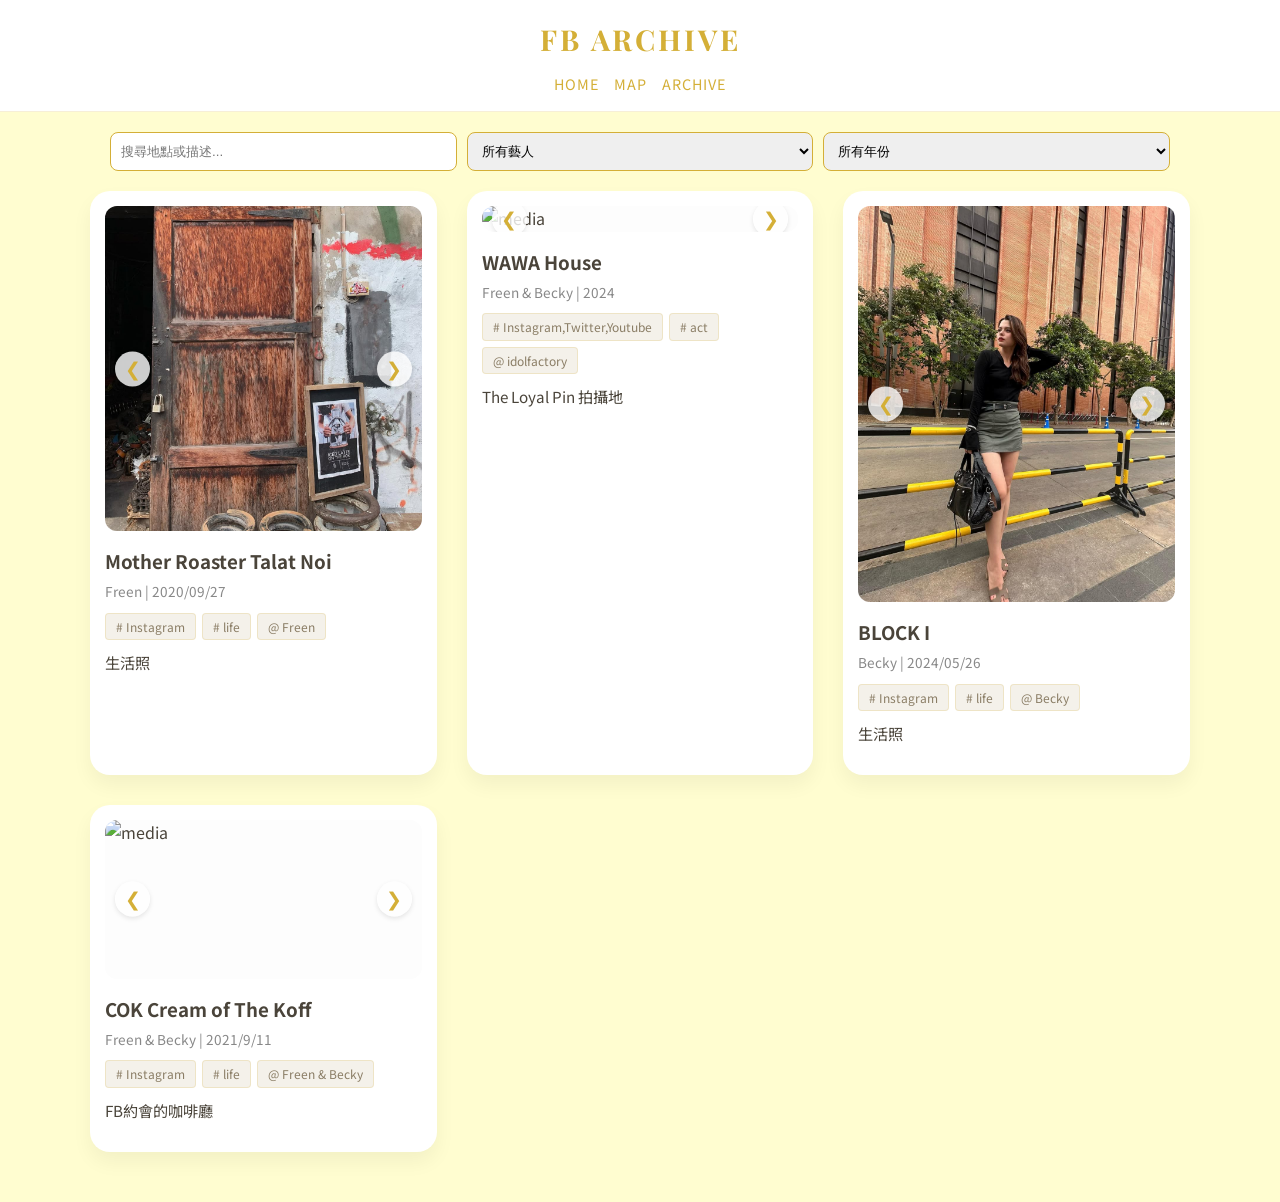
==== archive.html @ 839c793c "試一些地點上去" ====
<!DOCTYPE html>
<html lang="zh-Hant">
<head>
    <meta charset="UTF-8">
    <meta name="viewport" content="width=device-width, initial-scale=1.0">
    <title>Archive | FB ARCHIVE</title>
    <link rel="stylesheet" href="style.css">
    <style>
        /* 確保影片在輪播中大小一致 */
        .carousel-item video, .carousel-item img {
            width: 100%;
            height: 100%;
            object-fit: cover;
            display: block;
        }
        /* 影片播放按鈕樣式 (選填) */
        .carousel-item video::-webkit-media-controls-panel {
            background-color: rgba(0,0,0,0.5);
        }
    </style>
</head>
<body>
    <nav>
        <div class="nav-container">
            <a href="index.html" class="logo">FB ARCHIVE</a>
            <div class="links">
                <a href="index.html">HOME</a>
                <a href="map.html">MAP</a>
                <a href="archive.html">ARCHIVE</a>
            </div>
        </div>
    </nav>

    <div class="filter-section fade-in">
        <input type="text" id="searchInput" placeholder="搜尋地點或描述...">
        <select id="celebrityFilter">
            <option value="">所有藝人</option>
            <option value="Freen & Becky">Freen & Becky</option>
            <option value="Freen">Freen</option>
            <option value="Becky">Becky</option>
        </select>
        <select id="dateFilter">
            <option value="">所有年份</option>
            <option value="2024">2024</option>
            <option value="2023">2023</option>
            <option value="2022">2022</option>
            <option value="2021">2021</option>
            <option value="2020">2020</option>
        </select>
    </div>

    <main class="container">
        <div id="grid" class="grid-layout"></div>
    </main>

    <script src="data.js"></script>
    <script>
        const grid = document.getElementById('grid');
        let slideStates = {}; 

        // --- 新增：判斷媒體類型的函數 ---
        function renderMedia(url) {
            const videoExtensions = ['.mp4', '.webm', '.mov', '.ogg'];
            const isVideo = videoExtensions.some(ext => url.toLowerCase().endsWith(ext));

            if (isVideo) {
                // muted 確保可以自動播放，controls 讓使用者可以按暫停/調整音量
                return `<video src="${url}" controls muted playsinline class="carousel-video"></video>`;
            } else {
                return `<img src="${url}" alt="media">`;
            }
        }

        function renderData(data) {
            grid.innerHTML = '';
            if (data.length === 0) {
                grid.innerHTML = '<p style="text-align:center; color:#888; grid-column: 1/-1;">目前沒有相關資料...</p>';
                return;
            }

            data.forEach((item, index) => {
                // 使用 renderMedia 處理每一筆媒體
                let slidesHtml = item.images.map(img => `
                    <div class="carousel-item">${renderMedia(img.url)}</div>
                `).join('');

                let tagsHtml = item.images.map((img, i) => `
                    <div class="info-tag-container" data-img-idx="${i}">
                        <span class="info-tag"># ${img.platform || 'Archive'}</span>
                        <span class="info-tag"># ${img.category || 'Media'}</span>
                        <span class="info-tag">@ ${img.author || 'Admin'}</span>
                    </div>
                `).join('');

                grid.innerHTML += `
                    <div class="card fade-in">
                        <div class="carousel">
                            <div class="carousel-inner" id="inner-${index}">
                                ${slidesHtml}
                            </div>
                            ${item.images.length > 1 ? `
                                <button class="carousel-btn prev" onclick="moveSlide(${index}, -1)">❮</button>
                                <button class="carousel-btn next" onclick="moveSlide(${index}, 1)">❯</button>
                            ` : ''}
                        </div>
                        <div style="margin-top:15px;">
                            <h3 class="serif gold-text" style="margin:0;">${item.name}</h3>
                            <p style="font-size:0.85rem; color:#888; margin:5px 0;">${item.celebrity} | ${item.date}</p>
                            <div id="tags-${index}">${tagsHtml}</div>
                            <p style="margin-top:10px; font-size:0.95rem; color:var(--text);">${item.desc}</p>
                        </div>
                    </div>
                `;
                updateTagsVisibility(index, 0);
            });
        }

        // 輪播控制邏輯 (保持不變)
        function moveSlide(itemIdx, dir) {
            const inner = document.getElementById(`inner-${itemIdx}`);
            const total = inner.children.length;
            if (slideStates[itemIdx] === undefined) slideStates[itemIdx] = 0;
            
            // 如果切換時有影片正在播放，可以在這裡加入暫停邏輯 (選填)
            const currentVideo = inner.children[slideStates[itemIdx]].querySelector('video');
            if (currentVideo) currentVideo.pause();

            slideStates[itemIdx] = (slideStates[itemIdx] + dir + total) % total;
            inner.style.transform = `translateX(-${slideStates[itemIdx] * 100}%)`;
            updateTagsVisibility(itemIdx, slideStates[itemIdx]);
        }

        function updateTagsVisibility(itemIdx, activeIdx) {
            const tagGroups = document.querySelectorAll(`#tags-${itemIdx} .info-tag-container`);
            tagGroups.forEach((group, i) => {
                group.style.display = (i === activeIdx) ? 'flex' : 'none';
            });
        }

        function filter() {
            const s = document.getElementById('searchInput').value.toLowerCase();
            const c = document.getElementById('celebrityFilter').value;
            const d = document.getElementById('dateFilter').value;
            
            const filtered = FB_DATA.filter(i => {
                const dateStr = i.date ? i.date.toString() : "";
                return (i.name.toLowerCase().includes(s) || i.desc.toLowerCase().includes(s)) &&
                       (c === "" || i.celebrity === c) &&
                       (d === "" || dateStr.includes(d));
            });
            renderData(filtered);
        }

        document.querySelectorAll('.filter-section input, .filter-section select').forEach(el => {
            el.addEventListener('input', filter);
        });

        window.onload = () => {
            const urlParams = new URLSearchParams(window.location.search);
            const searchKeyword = urlParams.get('search');
            if (searchKeyword) {
                document.getElementById('searchInput').value = searchKeyword;
                filter();
                window.history.replaceState({}, document.title, "archive.html");
            } else {
                renderData(FB_DATA);
            }
        };
    </script>
</body>
</html>
---- style.css ----
@import url('https://fonts.googleapis.com/css2?family=Playfair+Display:ital@1&family=Noto+Sans+TC:wght@300;500&display=swap');

:root {
    --cream: #FFFDD0;
    --gold: #D4AF37;
    --white: #FFFFFF;
    --text: #4A443A;
}

* { box-sizing: border-box; -webkit-tap-highlight-color: transparent; }

html { font-size: 16px; }
@media (max-width: 768px) { html { font-size: 15px; } }

body {
    background-color: var(--cream);
    color: var(--text);
    font-family: 'Noto Sans TC', sans-serif;
    margin: 0;
    line-height: 1.6;
}

/* --- 導覽列 --- */
nav {
    background: var(--white);
    padding: 1rem 0;
    border-bottom: 1px solid rgba(212, 175, 55, 0.2);
    position: sticky;
    top: 0;
    z-index: 1000;
}
.nav-container {
    width: 90%;
    max-width: 1100px;
    margin: 0 auto;
    display: flex;
    flex-direction: column;
    align-items: center;
    gap: 10px;
}
.logo {
    font-family: 'Playfair Display', serif;
    font-size: 1.8rem;
    color: var(--gold);
    text-decoration: none;
    letter-spacing: 3px;
    font-weight: bold;
}
.links { display: flex; gap: 15px; }
.links a { text-decoration: none; color: var(--gold); font-size: 0.9rem; letter-spacing: 1px; }

/* --- Home 頁面置中 --- */
.hero-section {
    height: calc(100vh - 120px);
    display: flex;
    flex-direction: column;
    justify-content: center;
    align-items: center;
    text-align: center;
    padding: 20px;
}
.hero-section h1 {
    font-family: 'Playfair Display', serif;
    font-size: clamp(2.5rem, 10vw, 4.5rem);
    margin: 0;
}
.start-btn {
    margin-top: 30px;
    padding: 15px 40px;
    border: 2px solid var(--gold);
    color: var(--gold);
    text-decoration: none;
    border-radius: 40px;
    font-weight: bold;
}

/* --- 地圖彈窗樣式 (自適應長寬) --- */
.popup-container { text-align: center; width: 220px; }
.popup-img { width: 100%; height: auto; border-radius: 8px; margin-bottom: 8px; display: block; }
.map-btn {
    display: block;
    background: var(--gold);
    color: white !important;
    padding: 8px;
    border-radius: 20px;
    text-decoration: none;
    font-size: 0.85rem;
    margin-top: 5px;
}

/* --- 輪播器樣式 --- */
.carousel {
    position: relative;
    width: 100%;
    overflow: hidden;
    border-radius: 12px;
    background: #fdfdfd;
}
.carousel-inner {
    display: flex;
    transition: transform 0.4s cubic-bezier(0.4, 0, 0.2, 1);
}
.carousel-item {
    min-width: 100%;
    display: flex;
    align-items: center;
    justify-content: center;
}
.carousel-item img {
    width: 100%;
    height: auto;
    max-height: 450px;
    object-fit: contain;
}
.carousel-btn {
    position: absolute;
    top: 50%;
    transform: translateY(-50%);
    background: rgba(255, 255, 255, 0.8);
    border: none;
    width: 35px;
    height: 35px;
    border-radius: 50%;
    cursor: pointer;
    z-index: 10;
    font-size: 1.2rem;
    color: var(--gold);
    box-shadow: 0 2px 5px rgba(0,0,0,0.1);
}
.prev { left: 10px; }
.next { right: 10px; }

/* --- 資訊標籤 --- */
.info-tag-container { display: flex; flex-wrap: wrap; gap: 6px; margin: 10px 0; }
.info-tag {
    background: #f4f1ea;
    color: #8a7d65;
    font-size: 0.75rem;
    padding: 3px 10px;
    border-radius: 4px;
    border: 1px solid rgba(212, 175, 55, 0.2);
}

/* --- 篩選器與網格 --- */
.filter-section {
    max-width: 1100px;
    margin: 20px auto;
    padding: 0 20px;
    display: flex;
    flex-wrap: wrap;
    gap: 10px;
}
.filter-section input, .filter-section select {
    flex: 1; min-width: 150px; padding: 10px; border: 1px solid var(--gold); border-radius: 8px;
}
.container { width: 95%; max-width: 1100px; margin: 0 auto; }
.grid-layout {
    display: grid;
    grid-template-columns: repeat(auto-fill, minmax(320px, 1fr));
    gap: 30px;
    padding-bottom: 50px;
}
.card { background: var(--white); padding: 15px; border-radius: 20px; box-shadow: 0 10px 20px rgba(0,0,0,0.05); }

.fade-in { animation: fadeIn 0.8s ease-in; }
@keyframes fadeIn { from { opacity: 0; } to { opacity: 1; } }
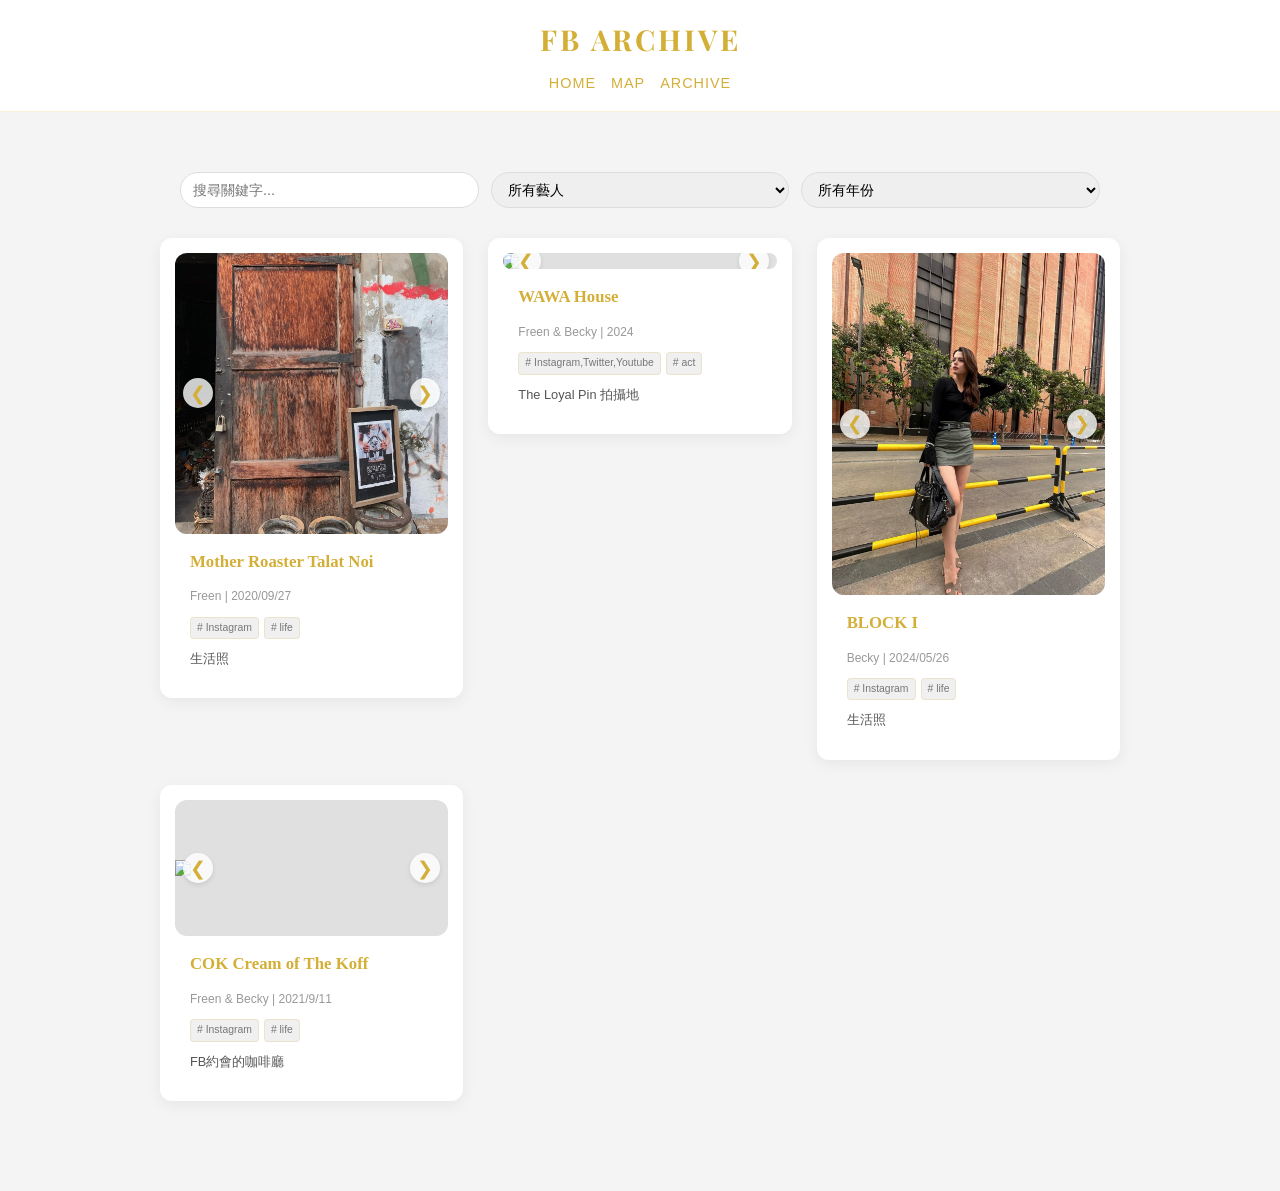
==== commit 1061fe5b: "Update: 3-column grid, original image ratio, and year filter fixed" ====
--- a/archive.html
+++ b/archive.html
@@ -6,20 +6,47 @@
     <title>Archive | FB ARCHIVE</title>
     <link rel="stylesheet" href="style.css">
     <style>
-        /* 確保影片在輪播中大小一致 */
-        .carousel-item video, .carousel-item img {
-            width: 100%;
-            height: 100%;
-            object-fit: cover;
-            display: block;
+        :root { --gold: #d4af37; --bg-gray: #f4f4f4; }
+        body { background-color: var(--bg-gray); margin: 0; font-family: -apple-system, sans-serif; }
+
+        .container { max-width: 1000px; margin: 0 auto; padding: 40px 20px; }
+
+        /* 網格設定：一排三個 */
+        .grid-layout {
+            display: grid;
+            grid-template-columns: repeat(3, 1fr);
+            gap: 25px;
+            align-items: start;
         }
-        /* 影片播放按鈕樣式 (選填) */
-        .carousel-item video::-webkit-media-controls-panel {
-            background-color: rgba(0,0,0,0.5);
-        }
+
+        @media (max-width: 900px) { .grid-layout { grid-template-columns: repeat(2, 1fr); } }
+        @media (max-width: 600px) { .grid-layout { grid-template-columns: 1fr; } }
+
+        /* 卡片與媒體 */
+        .card { background: #fff; border-radius: 12px; overflow: hidden; box-shadow: 0 4px 15px rgba(0,0,0,0.06); display: flex; flex-direction: column; }
+        .carousel { position: relative; width: 100%; background: #e0e0e0; }
+        .carousel-inner { display: flex; transition: transform 0.5s ease; }
+        .carousel-item { min-width: 100%; }
+        .carousel-item img, .carousel-item video { width: 100%; height: auto; display: block; object-fit: contain; }
+        .carousel-item iframe { width: 100%; aspect-ratio: 16 / 9; border: none; }
+
+        .carousel-btn { position: absolute; top: 50%; transform: translateY(-50%); background: rgba(255,255,255,0.8); border: none; width: 30px; height: 30px; border-radius: 50%; cursor: pointer; z-index: 5; }
+        .prev { left: 8px; } .next { right: 8px; }
+
+        .card-content { padding: 15px; }
+        .card-title { color: var(--gold); margin: 0 0 5px 0; font-size: 1.05rem; font-family: serif; }
+        .card-meta { font-size: 0.75rem; color: #999; margin-bottom: 8px; }
+        .info-tag-container { display: flex; flex-wrap: wrap; gap: 5px; margin-bottom: 10px; }
+        .info-tag { background: #f0f0f0; color: #777; padding: 2px 6px; border-radius: 4px; font-size: 0.65rem; }
+        .card-desc { font-size: 0.8rem; color: #555; line-height: 1.5; margin: 0; }
+
+        /* 篩選欄 */
+        .filter-section { display: flex; justify-content: center; gap: 12px; margin-bottom: 30px; flex-wrap: wrap; }
+        .filter-section input, .filter-section select { padding: 8px 12px; border: 1px solid #ddd; border-radius: 20px; outline: none; font-size: 0.9rem; }
     </style>
 </head>
 <body>
+
     <nav>
         <div class="nav-container">
             <a href="index.html" class="logo">FB ARCHIVE</a>
@@ -31,140 +58,120 @@
         </div>
     </nav>
 
-    <div class="filter-section fade-in">
-        <input type="text" id="searchInput" placeholder="搜尋地點或描述...">
-        <select id="celebrityFilter">
-            <option value="">所有藝人</option>
-            <option value="Freen & Becky">Freen & Becky</option>
-            <option value="Freen">Freen</option>
-            <option value="Becky">Becky</option>
-        </select>
-        <select id="dateFilter">
-            <option value="">所有年份</option>
-            <option value="2024">2024</option>
-            <option value="2023">2023</option>
-            <option value="2022">2022</option>
-            <option value="2021">2021</option>
-            <option value="2020">2020</option>
-        </select>
+    <div class="container">
+        <div class="filter-section">
+            <input type="text" id="searchInput" placeholder="搜尋關鍵字...">
+            <select id="celebrityFilter">
+                <option value="">所有藝人</option>
+                <option value="Freen & Becky">Freen & Becky</option>
+                <option value="Freen">Freen</option>
+                <option value="Becky">Becky</option>
+            </select>
+            <!-- 年份選單回歸 -->
+            <select id="yearFilter">
+                <option value="">所有年份</option>
+            </select>
+        </div>
+
+        <div id="grid" class="grid-layout"></div>
     </div>
 
-    <main class="container">
-        <div id="grid" class="grid-layout"></div>
-    </main>
+    <script src="data.js"></script>
 
-    <script src="data.js"></script>
     <script>
         const grid = document.getElementById('grid');
+        const yearFilter = document.getElementById('yearFilter');
         let slideStates = {}; 
 
-        // --- 新增：判斷媒體類型的函數 ---
+        // 1. 自動生成年份選項
+        function initYearFilter() {
+            const years = [...new Set(FB_DATA.map(item => {
+                const dateMatch = item.date.match(/\d{4}/); // 抓取日期中的前四碼數字
+                return dateMatch ? dateMatch[0] : null;
+            }))].filter(Boolean).sort((a, b) => b - a); // 降序排列
+
+            years.forEach(year => {
+                const opt = document.createElement('option');
+                opt.value = year;
+                opt.textContent = year;
+                yearFilter.appendChild(opt);
+            });
+        }
+
         function renderMedia(url) {
-            const videoExtensions = ['.mp4', '.webm', '.mov', '.ogg'];
-            const isVideo = videoExtensions.some(ext => url.toLowerCase().endsWith(ext));
-
-            if (isVideo) {
-                // muted 確保可以自動播放，controls 讓使用者可以按暫停/調整音量
-                return `<video src="${url}" controls muted playsinline class="carousel-video"></video>`;
-            } else {
-                return `<img src="${url}" alt="media">`;
+            if (!url) return '';
+            const safeUrl = url.replace(/ /g, '%20');
+            if (/\.(jpg|jpeg|png|gif|webp)$/i.test(safeUrl)) {
+                return `<img src="${safeUrl}" loading="lazy">`;
+            } else if (/\.(mp4|webm|mov)$/i.test(safeUrl)) {
+                return `<video controls playsinline preload="metadata">
+                            <source src="${safeUrl}" type="video/mp4">
+                        </video>`;
+            } else if (safeUrl.includes("youtube.com") || safeUrl.includes("youtu.be")) {
+                return `<iframe src="${safeUrl.replace("watch?v=", "embed/")}" allowfullscreen></iframe>`;
             }
+            return `<div style="padding:20px; text-align:center; color:#999;">Format Error</div>`;
         }
 
         function renderData(data) {
             grid.innerHTML = '';
-            if (data.length === 0) {
-                grid.innerHTML = '<p style="text-align:center; color:#888; grid-column: 1/-1;">目前沒有相關資料...</p>';
-                return;
-            }
-
             data.forEach((item, index) => {
-                // 使用 renderMedia 處理每一筆媒體
-                let slidesHtml = item.images.map(img => `
-                    <div class="carousel-item">${renderMedia(img.url)}</div>
-                `).join('');
-
-                let tagsHtml = item.images.map((img, i) => `
-                    <div class="info-tag-container" data-img-idx="${i}">
-                        <span class="info-tag"># ${img.platform || 'Archive'}</span>
-                        <span class="info-tag"># ${img.category || 'Media'}</span>
-                        <span class="info-tag">@ ${img.author || 'Admin'}</span>
+                const slidesHtml = item.images.map(img => `<div class="carousel-item">${renderMedia(img.url)}</div>`).join('');
+                const tagsHtml = item.images.map((img, i) => `
+                    <div class="info-tag-container" style="display:${i===0?'flex':'none'}">
+                        <span class="info-tag"># ${img.platform || 'Social'}</span>
+                        <span class="info-tag"># ${img.category || 'Life'}</span>
                     </div>
                 `).join('');
 
                 grid.innerHTML += `
                     <div class="card fade-in">
                         <div class="carousel">
-                            <div class="carousel-inner" id="inner-${index}">
-                                ${slidesHtml}
-                            </div>
+                            <div class="carousel-inner" id="inner-${index}">${slidesHtml}</div>
                             ${item.images.length > 1 ? `
                                 <button class="carousel-btn prev" onclick="moveSlide(${index}, -1)">❮</button>
                                 <button class="carousel-btn next" onclick="moveSlide(${index}, 1)">❯</button>
                             ` : ''}
                         </div>
-                        <div style="margin-top:15px;">
-                            <h3 class="serif gold-text" style="margin:0;">${item.name}</h3>
-                            <p style="font-size:0.85rem; color:#888; margin:5px 0;">${item.celebrity} | ${item.date}</p>
+                        <div class="card-content">
+                            <h3 class="card-title">${item.name}</h3>
+                            <p class="card-meta">${item.celebrity} | ${item.date}</p>
                             <div id="tags-${index}">${tagsHtml}</div>
-                            <p style="margin-top:10px; font-size:0.95rem; color:var(--text);">${item.desc}</p>
+                            <p class="card-desc">${item.desc}</p>
                         </div>
-                    </div>
-                `;
-                updateTagsVisibility(index, 0);
+                    </div>`;
             });
         }
 
-        // 輪播控制邏輯 (保持不變)
-        function moveSlide(itemIdx, dir) {
-            const inner = document.getElementById(`inner-${itemIdx}`);
+        function moveSlide(idx, dir) {
+            const inner = document.getElementById(`inner-${idx}`);
             const total = inner.children.length;
-            if (slideStates[itemIdx] === undefined) slideStates[itemIdx] = 0;
-            
-            // 如果切換時有影片正在播放，可以在這裡加入暫停邏輯 (選填)
-            const currentVideo = inner.children[slideStates[itemIdx]].querySelector('video');
-            if (currentVideo) currentVideo.pause();
-
-            slideStates[itemIdx] = (slideStates[itemIdx] + dir + total) % total;
-            inner.style.transform = `translateX(-${slideStates[itemIdx] * 100}%)`;
-            updateTagsVisibility(itemIdx, slideStates[itemIdx]);
+            slideStates[idx] = (slideStates[idx] || 0);
+            slideStates[idx] = (slideStates[idx] + dir + total) % total;
+            inner.style.transform = `translateX(-${slideStates[idx] * 100}%)`;
+            const tags = document.querySelectorAll(`#tags-${idx} .info-tag-container`);
+            tags.forEach((t, i) => t.style.display = (i === slideStates[idx] ? 'flex' : 'none'));
         }
 
-        function updateTagsVisibility(itemIdx, activeIdx) {
-            const tagGroups = document.querySelectorAll(`#tags-${itemIdx} .info-tag-container`);
-            tagGroups.forEach((group, i) => {
-                group.style.display = (i === activeIdx) ? 'flex' : 'none';
-            });
-        }
+        function applyFilter() {
+            const search = document.getElementById('searchInput').value.toLowerCase();
+            const celeb = document.getElementById('celebrityFilter').value;
+            const year = yearFilter.value;
 
-        function filter() {
-            const s = document.getElementById('searchInput').value.toLowerCase();
-            const c = document.getElementById('celebrityFilter').value;
-            const d = document.getElementById('dateFilter').value;
-            
             const filtered = FB_DATA.filter(i => {
-                const dateStr = i.date ? i.date.toString() : "";
-                return (i.name.toLowerCase().includes(s) || i.desc.toLowerCase().includes(s)) &&
-                       (c === "" || i.celebrity === c) &&
-                       (d === "" || dateStr.includes(d));
+                const matchSearch = (i.name + i.desc).toLowerCase().includes(search);
+                const matchCeleb = celeb === "" || i.celebrity === celeb;
+                const matchYear = year === "" || i.date.includes(year);
+                return matchSearch && matchCeleb && matchYear;
             });
             renderData(filtered);
         }
 
-        document.querySelectorAll('.filter-section input, .filter-section select').forEach(el => {
-            el.addEventListener('input', filter);
-        });
+        document.querySelectorAll('input, select').forEach(el => el.addEventListener('input', applyFilter));
 
         window.onload = () => {
-            const urlParams = new URLSearchParams(window.location.search);
-            const searchKeyword = urlParams.get('search');
-            if (searchKeyword) {
-                document.getElementById('searchInput').value = searchKeyword;
-                filter();
-                window.history.replaceState({}, document.title, "archive.html");
-            } else {
-                renderData(FB_DATA);
-            }
+            initYearFilter(); // 初始化年份
+            renderData(FB_DATA);
         };
     </script>
 </body>
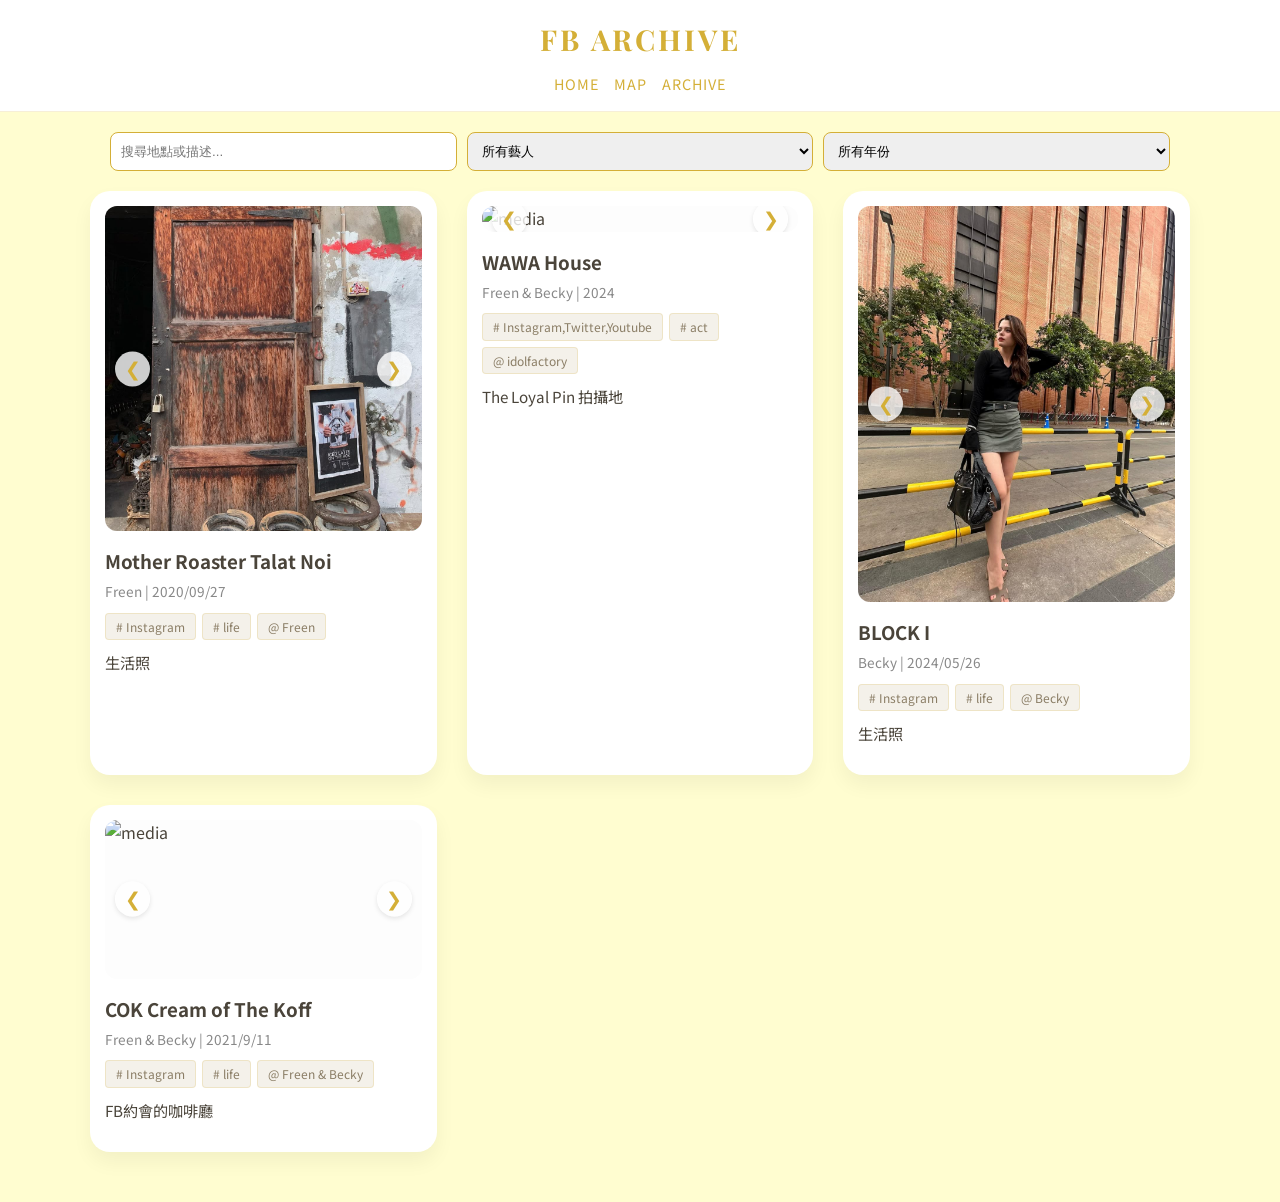
==== commit e7339827: "Update: 4-column grid, original image ratio, and year filter fixed" ====
--- a/archive.html
+++ b/archive.html
@@ -6,47 +6,20 @@
     <title>Archive | FB ARCHIVE</title>
     <link rel="stylesheet" href="style.css">
     <style>
-        :root { --gold: #d4af37; --bg-gray: #f4f4f4; }
-        body { background-color: var(--bg-gray); margin: 0; font-family: -apple-system, sans-serif; }
-
-        .container { max-width: 1000px; margin: 0 auto; padding: 40px 20px; }
-
-        /* 網格設定：一排三個 */
-        .grid-layout {
-            display: grid;
-            grid-template-columns: repeat(3, 1fr);
-            gap: 25px;
-            align-items: start;
+        /* 確保影片在輪播中大小一致 */
+        .carousel-item video, .carousel-item img {
+            width: 100%;
+            height: 100%;
+            object-fit: cover;
+            display: block;
         }
-
-        @media (max-width: 900px) { .grid-layout { grid-template-columns: repeat(2, 1fr); } }
-        @media (max-width: 600px) { .grid-layout { grid-template-columns: 1fr; } }
-
-        /* 卡片與媒體 */
-        .card { background: #fff; border-radius: 12px; overflow: hidden; box-shadow: 0 4px 15px rgba(0,0,0,0.06); display: flex; flex-direction: column; }
-        .carousel { position: relative; width: 100%; background: #e0e0e0; }
-        .carousel-inner { display: flex; transition: transform 0.5s ease; }
-        .carousel-item { min-width: 100%; }
-        .carousel-item img, .carousel-item video { width: 100%; height: auto; display: block; object-fit: contain; }
-        .carousel-item iframe { width: 100%; aspect-ratio: 16 / 9; border: none; }
-
-        .carousel-btn { position: absolute; top: 50%; transform: translateY(-50%); background: rgba(255,255,255,0.8); border: none; width: 30px; height: 30px; border-radius: 50%; cursor: pointer; z-index: 5; }
-        .prev { left: 8px; } .next { right: 8px; }
-
-        .card-content { padding: 15px; }
-        .card-title { color: var(--gold); margin: 0 0 5px 0; font-size: 1.05rem; font-family: serif; }
-        .card-meta { font-size: 0.75rem; color: #999; margin-bottom: 8px; }
-        .info-tag-container { display: flex; flex-wrap: wrap; gap: 5px; margin-bottom: 10px; }
-        .info-tag { background: #f0f0f0; color: #777; padding: 2px 6px; border-radius: 4px; font-size: 0.65rem; }
-        .card-desc { font-size: 0.8rem; color: #555; line-height: 1.5; margin: 0; }
-
-        /* 篩選欄 */
-        .filter-section { display: flex; justify-content: center; gap: 12px; margin-bottom: 30px; flex-wrap: wrap; }
-        .filter-section input, .filter-section select { padding: 8px 12px; border: 1px solid #ddd; border-radius: 20px; outline: none; font-size: 0.9rem; }
+        /* 影片播放按鈕樣式 (選填) */
+        .carousel-item video::-webkit-media-controls-panel {
+            background-color: rgba(0,0,0,0.5);
+        }
     </style>
 </head>
 <body>
-
     <nav>
         <div class="nav-container">
             <a href="index.html" class="logo">FB ARCHIVE</a>
@@ -58,120 +31,140 @@
         </div>
     </nav>
 
-    <div class="container">
-        <div class="filter-section">
-            <input type="text" id="searchInput" placeholder="搜尋關鍵字...">
-            <select id="celebrityFilter">
-                <option value="">所有藝人</option>
-                <option value="Freen & Becky">Freen & Becky</option>
-                <option value="Freen">Freen</option>
-                <option value="Becky">Becky</option>
-            </select>
-            <!-- 年份選單回歸 -->
-            <select id="yearFilter">
-                <option value="">所有年份</option>
-            </select>
-        </div>
-
-        <div id="grid" class="grid-layout"></div>
+    <div class="filter-section fade-in">
+        <input type="text" id="searchInput" placeholder="搜尋地點或描述...">
+        <select id="celebrityFilter">
+            <option value="">所有藝人</option>
+            <option value="Freen & Becky">Freen & Becky</option>
+            <option value="Freen">Freen</option>
+            <option value="Becky">Becky</option>
+        </select>
+        <select id="dateFilter">
+            <option value="">所有年份</option>
+            <option value="2024">2024</option>
+            <option value="2023">2023</option>
+            <option value="2022">2022</option>
+            <option value="2021">2021</option>
+            <option value="2020">2020</option>
+        </select>
     </div>
 
+    <main class="container">
+        <div id="grid" class="grid-layout"></div>
+    </main>
+
     <script src="data.js"></script>
-
     <script>
         const grid = document.getElementById('grid');
-        const yearFilter = document.getElementById('yearFilter');
         let slideStates = {}; 
 
-        // 1. 自動生成年份選項
-        function initYearFilter() {
-            const years = [...new Set(FB_DATA.map(item => {
-                const dateMatch = item.date.match(/\d{4}/); // 抓取日期中的前四碼數字
-                return dateMatch ? dateMatch[0] : null;
-            }))].filter(Boolean).sort((a, b) => b - a); // 降序排列
+        // --- 新增：判斷媒體類型的函數 ---
+        function renderMedia(url) {
+            const videoExtensions = ['.mp4', '.webm', '.mov', '.ogg'];
+            const isVideo = videoExtensions.some(ext => url.toLowerCase().endsWith(ext));
 
-            years.forEach(year => {
-                const opt = document.createElement('option');
-                opt.value = year;
-                opt.textContent = year;
-                yearFilter.appendChild(opt);
-            });
-        }
-
-        function renderMedia(url) {
-            if (!url) return '';
-            const safeUrl = url.replace(/ /g, '%20');
-            if (/\.(jpg|jpeg|png|gif|webp)$/i.test(safeUrl)) {
-                return `<img src="${safeUrl}" loading="lazy">`;
-            } else if (/\.(mp4|webm|mov)$/i.test(safeUrl)) {
-                return `<video controls playsinline preload="metadata">
-                            <source src="${safeUrl}" type="video/mp4">
-                        </video>`;
-            } else if (safeUrl.includes("youtube.com") || safeUrl.includes("youtu.be")) {
-                return `<iframe src="${safeUrl.replace("watch?v=", "embed/")}" allowfullscreen></iframe>`;
+            if (isVideo) {
+                // muted 確保可以自動播放，controls 讓使用者可以按暫停/調整音量
+                return `<video src="${url}" controls muted playsinline class="carousel-video"></video>`;
+            } else {
+                return `<img src="${url}" alt="media">`;
             }
-            return `<div style="padding:20px; text-align:center; color:#999;">Format Error</div>`;
         }
 
         function renderData(data) {
             grid.innerHTML = '';
+            if (data.length === 0) {
+                grid.innerHTML = '<p style="text-align:center; color:#888; grid-column: 1/-1;">目前沒有相關資料...</p>';
+                return;
+            }
+
             data.forEach((item, index) => {
-                const slidesHtml = item.images.map(img => `<div class="carousel-item">${renderMedia(img.url)}</div>`).join('');
-                const tagsHtml = item.images.map((img, i) => `
-                    <div class="info-tag-container" style="display:${i===0?'flex':'none'}">
-                        <span class="info-tag"># ${img.platform || 'Social'}</span>
-                        <span class="info-tag"># ${img.category || 'Life'}</span>
+                // 使用 renderMedia 處理每一筆媒體
+                let slidesHtml = item.images.map(img => `
+                    <div class="carousel-item">${renderMedia(img.url)}</div>
+                `).join('');
+
+                let tagsHtml = item.images.map((img, i) => `
+                    <div class="info-tag-container" data-img-idx="${i}">
+                        <span class="info-tag"># ${img.platform || 'Archive'}</span>
+                        <span class="info-tag"># ${img.category || 'Media'}</span>
+                        <span class="info-tag">@ ${img.author || 'Admin'}</span>
                     </div>
                 `).join('');
 
                 grid.innerHTML += `
                     <div class="card fade-in">
                         <div class="carousel">
-                            <div class="carousel-inner" id="inner-${index}">${slidesHtml}</div>
+                            <div class="carousel-inner" id="inner-${index}">
+                                ${slidesHtml}
+                            </div>
                             ${item.images.length > 1 ? `
                                 <button class="carousel-btn prev" onclick="moveSlide(${index}, -1)">❮</button>
                                 <button class="carousel-btn next" onclick="moveSlide(${index}, 1)">❯</button>
                             ` : ''}
                         </div>
-                        <div class="card-content">
-                            <h3 class="card-title">${item.name}</h3>
-                            <p class="card-meta">${item.celebrity} | ${item.date}</p>
+                        <div style="margin-top:15px;">
+                            <h3 class="serif gold-text" style="margin:0;">${item.name}</h3>
+                            <p style="font-size:0.85rem; color:#888; margin:5px 0;">${item.celebrity} | ${item.date}</p>
                             <div id="tags-${index}">${tagsHtml}</div>
-                            <p class="card-desc">${item.desc}</p>
+                            <p style="margin-top:10px; font-size:0.95rem; color:var(--text);">${item.desc}</p>
                         </div>
-                    </div>`;
+                    </div>
+                `;
+                updateTagsVisibility(index, 0);
             });
         }
 
-        function moveSlide(idx, dir) {
-            const inner = document.getElementById(`inner-${idx}`);
+        // 輪播控制邏輯 (保持不變)
+        function moveSlide(itemIdx, dir) {
+            const inner = document.getElementById(`inner-${itemIdx}`);
             const total = inner.children.length;
-            slideStates[idx] = (slideStates[idx] || 0);
-            slideStates[idx] = (slideStates[idx] + dir + total) % total;
-            inner.style.transform = `translateX(-${slideStates[idx] * 100}%)`;
-            const tags = document.querySelectorAll(`#tags-${idx} .info-tag-container`);
-            tags.forEach((t, i) => t.style.display = (i === slideStates[idx] ? 'flex' : 'none'));
+            if (slideStates[itemIdx] === undefined) slideStates[itemIdx] = 0;
+            
+            // 如果切換時有影片正在播放，可以在這裡加入暫停邏輯 (選填)
+            const currentVideo = inner.children[slideStates[itemIdx]].querySelector('video');
+            if (currentVideo) currentVideo.pause();
+
+            slideStates[itemIdx] = (slideStates[itemIdx] + dir + total) % total;
+            inner.style.transform = `translateX(-${slideStates[itemIdx] * 100}%)`;
+            updateTagsVisibility(itemIdx, slideStates[itemIdx]);
         }
 
-        function applyFilter() {
-            const search = document.getElementById('searchInput').value.toLowerCase();
-            const celeb = document.getElementById('celebrityFilter').value;
-            const year = yearFilter.value;
+        function updateTagsVisibility(itemIdx, activeIdx) {
+            const tagGroups = document.querySelectorAll(`#tags-${itemIdx} .info-tag-container`);
+            tagGroups.forEach((group, i) => {
+                group.style.display = (i === activeIdx) ? 'flex' : 'none';
+            });
+        }
 
+        function filter() {
+            const s = document.getElementById('searchInput').value.toLowerCase();
+            const c = document.getElementById('celebrityFilter').value;
+            const d = document.getElementById('dateFilter').value;
+            
             const filtered = FB_DATA.filter(i => {
-                const matchSearch = (i.name + i.desc).toLowerCase().includes(search);
-                const matchCeleb = celeb === "" || i.celebrity === celeb;
-                const matchYear = year === "" || i.date.includes(year);
-                return matchSearch && matchCeleb && matchYear;
+                const dateStr = i.date ? i.date.toString() : "";
+                return (i.name.toLowerCase().includes(s) || i.desc.toLowerCase().includes(s)) &&
+                       (c === "" || i.celebrity === c) &&
+                       (d === "" || dateStr.includes(d));
             });
             renderData(filtered);
         }
 
-        document.querySelectorAll('input, select').forEach(el => el.addEventListener('input', applyFilter));
+        document.querySelectorAll('.filter-section input, .filter-section select').forEach(el => {
+            el.addEventListener('input', filter);
+        });
 
         window.onload = () => {
-            initYearFilter(); // 初始化年份
-            renderData(FB_DATA);
+            const urlParams = new URLSearchParams(window.location.search);
+            const searchKeyword = urlParams.get('search');
+            if (searchKeyword) {
+                document.getElementById('searchInput').value = searchKeyword;
+                filter();
+                window.history.replaceState({}, document.title, "archive.html");
+            } else {
+                renderData(FB_DATA);
+            }
         };
     </script>
 </body>
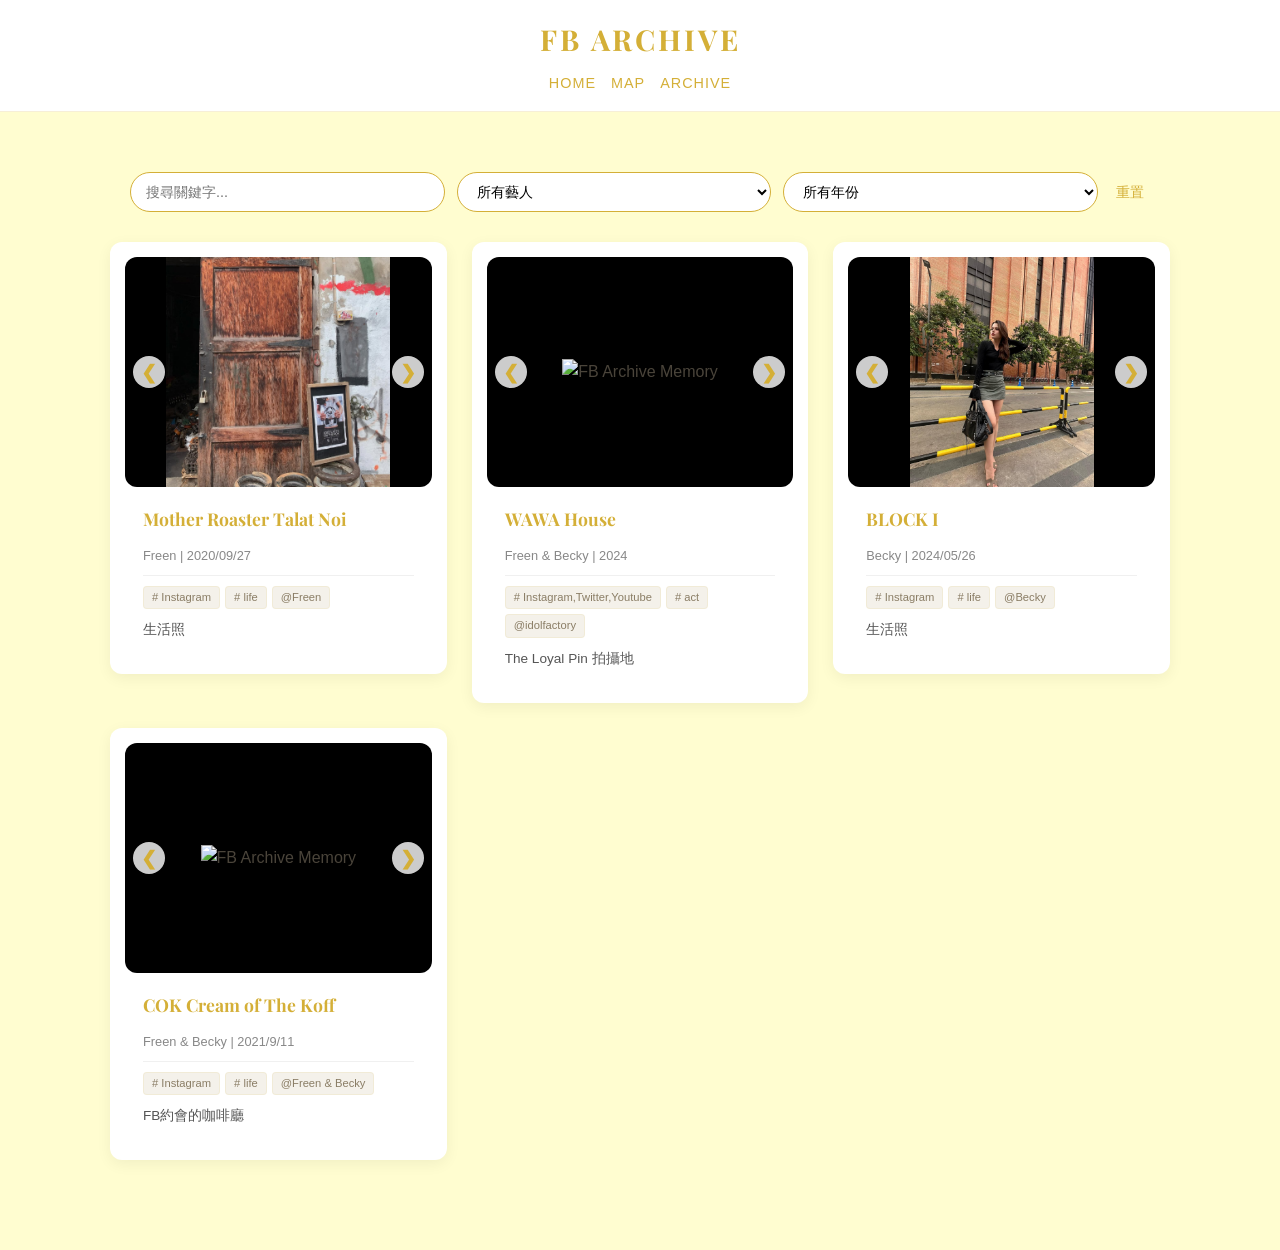
==== commit 9844b8de: "Update: 5-column grid, original image ratio, and year filter fixed" ====
--- a/archive.html
+++ b/archive.html
@@ -6,20 +6,56 @@
     <title>Archive | FB ARCHIVE</title>
     <link rel="stylesheet" href="style.css">
     <style>
-        /* 確保影片在輪播中大小一致 */
-        .carousel-item video, .carousel-item img {
-            width: 100%;
-            height: 100%;
-            object-fit: cover;
-            display: block;
-        }
-        /* 影片播放按鈕樣式 (選填) */
-        .carousel-item video::-webkit-media-controls-panel {
-            background-color: rgba(0,0,0,0.5);
-        }
+        :root { --gold: #d4af37; --bg-gray: #FFFDD0; }
+        body { background-color: var(--bg-gray); margin: 0; font-family: -apple-system, sans-serif; }
+
+        .container { max-width: 1100px; margin: 0 auto; padding: 40px 20px; }
+
+        /* 網格設定：一排三個，保持整齊 */
+        .grid-layout {
+            display: grid;
+            grid-template-columns: repeat(3, 1fr);
+            gap: 25px;
+            align-items: start;
+        }
+
+        @media (max-width: 900px) { .grid-layout { grid-template-columns: repeat(2, 1fr); } }
+        @media (max-width: 600px) { .grid-layout { grid-template-columns: 1fr; } }
+
+        /* 卡片與媒體 */
+        .card { background: #fff; border-radius: 12px; overflow: hidden; box-shadow: 0 4px 15px rgba(0,0,0,0.06); display: flex; flex-direction: column; transition: transform 0.3s; }
+        .card:hover { transform: translateY(-5px); }
+        
+        /* 強制媒體區域比例統一 */
+        .carousel { position: relative; width: 100%; aspect-ratio: 4 / 3; background: #e0e0e0; overflow: hidden; }
+        .carousel-inner { display: flex; height: 100%; transition: transform 0.5s ease; }
+        .carousel-item { min-width: 100%; height: 100%; display: flex; align-items: center; justify-content: center; background: #000; }
+        
+        .carousel-item img, .carousel-item video { 
+            max-width: 100%; 
+            max-height: 100%; 
+            width: auto; 
+            height: auto; 
+            object-fit: contain; 
+        }
+
+        .carousel-btn { position: absolute; top: 50%; transform: translateY(-50%); background: rgba(255,255,255,0.8); border: none; width: 32px; height: 32px; border-radius: 50%; cursor: pointer; z-index: 5; font-weight: bold; color: var(--gold); }
+        .prev { left: 8px; } .next { right: 8px; }
+
+        .card-content { padding: 18px; flex-grow: 1; }
+        .card-title { color: var(--gold); margin: 0 0 5px 0; font-size: 1.1rem; font-family: 'Playfair Display', serif; font-weight: bold; }
+        .card-meta { font-size: 0.8rem; color: #888; margin-bottom: 10px; border-bottom: 1px solid #f0f0f0; padding-bottom: 8px; }
+        .info-tag-container { display: flex; flex-wrap: wrap; gap: 5px; margin-bottom: 10px; min-height: 22px; }
+        .info-tag { background: #f4f1ea; color: #8a7d65; padding: 2px 8px; border-radius: 4px; font-size: 0.7rem; border: 1px solid rgba(212, 175, 55, 0.1); }
+        .card-desc { font-size: 0.85rem; color: #555; line-height: 1.6; margin: 0; }
+
+        /* 篩選欄 */
+        .filter-section { display: flex; justify-content: center; gap: 12px; margin-bottom: 30px; flex-wrap: wrap; }
+        .filter-section input, .filter-section select { padding: 10px 15px; border: 1px solid var(--gold); border-radius: 25px; outline: none; font-size: 0.9rem; background: white; }
     </style>
 </head>
 <body>
+
     <nav>
         <div class="nav-container">
             <a href="index.html" class="logo">FB ARCHIVE</a>
@@ -31,140 +67,167 @@
         </div>
     </nav>
 
-    <div class="filter-section fade-in">
-        <input type="text" id="searchInput" placeholder="搜尋地點或描述...">
-        <select id="celebrityFilter">
-            <option value="">所有藝人</option>
-            <option value="Freen & Becky">Freen & Becky</option>
-            <option value="Freen">Freen</option>
-            <option value="Becky">Becky</option>
-        </select>
-        <select id="dateFilter">
-            <option value="">所有年份</option>
-            <option value="2024">2024</option>
-            <option value="2023">2023</option>
-            <option value="2022">2022</option>
-            <option value="2021">2021</option>
-            <option value="2020">2020</option>
-        </select>
+    <div class="container">
+        <div class="filter-section">
+            <input type="text" id="searchInput" placeholder="搜尋關鍵字...">
+            <select id="celebrityFilter">
+                <option value="">所有藝人</option>
+                <option value="Freen & Becky">Freen & Becky</option>
+                <option value="Freen">Freen</option>
+                <option value="Becky">Becky</option>
+            </select>
+            <select id="yearFilter">
+                <option value="">所有年份</option>
+            </select>
+            <button id="resetBtn" style="background:none; border:none; color:var(--gold); cursor:pointer; font-size:0.9rem;">重置</button>
+        </div>
+
+        <div id="grid" class="grid-layout"></div>
     </div>
 
-    <main class="container">
-        <div id="grid" class="grid-layout"></div>
-    </main>
-
+    <!-- 引入數據資料 -->
     <script src="data.js"></script>
+
     <script>
         const grid = document.getElementById('grid');
+        const yearFilter = document.getElementById('yearFilter');
         let slideStates = {}; 
 
-        // --- 新增：判斷媒體類型的函數 ---
+        // 1. 初始化年份選單 (修正抓取邏輯)
+        function initYearFilter() {
+            const years = [...new Set(FB_DATA.map(item => {
+                const dateStr = String(item.date);
+                const match = dateStr.match(/\d{4}/);
+                return match ? match[0] : null;
+            }))].filter(Boolean).sort((a, b) => b - a);
+
+            years.forEach(year => {
+                const opt = document.createElement('option');
+                opt.value = year;
+                opt.textContent = year + " 年";
+                yearFilter.appendChild(opt);
+            });
+        }
+
+        // 2. 核心媒體渲染 (解決空格、大小寫、影片聲音問題)
         function renderMedia(url) {
-            const videoExtensions = ['.mp4', '.webm', '.mov', '.ogg'];
-            const isVideo = videoExtensions.some(ext => url.toLowerCase().endsWith(ext));
-
-            if (isVideo) {
-                // muted 確保可以自動播放，controls 讓使用者可以按暫停/調整音量
-                return `<video src="${url}" controls muted playsinline class="carousel-video"></video>`;
-            } else {
-                return `<img src="${url}" alt="media">`;
+            if (!url) return '';
+            
+            // 重要：GitHub 路徑安全化處理
+            const safeUrl = url.split('/').map(segment => encodeURIComponent(segment)).join('/');
+            
+            // 圖片 (支援大寫 PNG)
+            if (/\.(jpg|jpeg|png|gif|webp|PNG)$/i.test(safeUrl)) {
+                return `<img src="${safeUrl}" loading="lazy" alt="FB Archive Memory">`;
+            } 
+            // 影片 (移除 muted 確保有聲音)
+            else if (/\.(mp4|webm|mov)$/i.test(safeUrl)) {
+                return `<video controls playsinline preload="metadata">
+                            <source src="${safeUrl}" type="video/mp4">
+                            Your browser does not support the video tag.
+                        </video>`;
+            } 
+            // YouTube
+            else if (safeUrl.includes("youtube.com") || safeUrl.includes("youtu.be")) {
+                const embedUrl = safeUrl.replace("watch?v=", "embed/");
+                return `<iframe src="${embedUrl}" allowfullscreen></iframe>`;
             }
-        }
-
+            return `<div style="padding:20px; text-align:center; color:#999;">Format Error</div>`;
+        }
+
+        // 3. 渲染網格資料
         function renderData(data) {
             grid.innerHTML = '';
             if (data.length === 0) {
-                grid.innerHTML = '<p style="text-align:center; color:#888; grid-column: 1/-1;">目前沒有相關資料...</p>';
+                grid.innerHTML = '<div style="grid-column:1/-1; text-align:center; padding:50px; color:#999;">沒有找到相關的回憶。</div>';
                 return;
             }
 
             data.forEach((item, index) => {
-                // 使用 renderMedia 處理每一筆媒體
-                let slidesHtml = item.images.map(img => `
-                    <div class="carousel-item">${renderMedia(img.url)}</div>
-                `).join('');
-
-                let tagsHtml = item.images.map((img, i) => `
-                    <div class="info-tag-container" data-img-idx="${i}">
-                        <span class="info-tag"># ${img.platform || 'Archive'}</span>
-                        <span class="info-tag"># ${img.category || 'Media'}</span>
-                        <span class="info-tag">@ ${img.author || 'Admin'}</span>
+                const slidesHtml = item.images.map(img => `<div class="carousel-item">${renderMedia(img.url)}</div>`).join('');
+                
+                // 標籤內容跟隨圖片切換
+                const tagsHtml = item.images.map((img, i) => `
+                    <div class="info-tag-container tag-group-${index}" style="display:${i === 0 ? 'flex' : 'none'}">
+                        <span class="info-tag"># ${img.platform || 'Social'}</span>
+                        <span class="info-tag"># ${img.category || 'Life'}</span>
+                        ${img.author ? `<span class="info-tag">@${img.author}</span>` : ''}
                     </div>
                 `).join('');
 
                 grid.innerHTML += `
                     <div class="card fade-in">
                         <div class="carousel">
-                            <div class="carousel-inner" id="inner-${index}">
-                                ${slidesHtml}
-                            </div>
+                            <div class="carousel-inner" id="inner-${index}">${slidesHtml}</div>
                             ${item.images.length > 1 ? `
                                 <button class="carousel-btn prev" onclick="moveSlide(${index}, -1)">❮</button>
                                 <button class="carousel-btn next" onclick="moveSlide(${index}, 1)">❯</button>
                             ` : ''}
                         </div>
-                        <div style="margin-top:15px;">
-                            <h3 class="serif gold-text" style="margin:0;">${item.name}</h3>
-                            <p style="font-size:0.85rem; color:#888; margin:5px 0;">${item.celebrity} | ${item.date}</p>
+                        <div class="card-content">
+                            <h3 class="card-title">${item.name}</h3>
+                            <p class="card-meta">${item.celebrity} | ${item.date}</p>
                             <div id="tags-${index}">${tagsHtml}</div>
-                            <p style="margin-top:10px; font-size:0.95rem; color:var(--text);">${item.desc}</p>
+                            <p class="card-desc">${item.desc || ''}</p>
                         </div>
-                    </div>
-                `;
-                updateTagsVisibility(index, 0);
-            });
-        }
-
-        // 輪播控制邏輯 (保持不變)
-        function moveSlide(itemIdx, dir) {
-            const inner = document.getElementById(`inner-${itemIdx}`);
+                    </div>`;
+            });
+        }
+
+        // 4. 輪播控制
+        window.moveSlide = function(idx, dir) {
+            const inner = document.getElementById(`inner-${idx}`);
             const total = inner.children.length;
-            if (slideStates[itemIdx] === undefined) slideStates[itemIdx] = 0;
-            
-            // 如果切換時有影片正在播放，可以在這裡加入暫停邏輯 (選填)
-            const currentVideo = inner.children[slideStates[itemIdx]].querySelector('video');
-            if (currentVideo) currentVideo.pause();
-
-            slideStates[itemIdx] = (slideStates[itemIdx] + dir + total) % total;
-            inner.style.transform = `translateX(-${slideStates[itemIdx] * 100}%)`;
-            updateTagsVisibility(itemIdx, slideStates[itemIdx]);
-        }
-
-        function updateTagsVisibility(itemIdx, activeIdx) {
-            const tagGroups = document.querySelectorAll(`#tags-${itemIdx} .info-tag-container`);
+            slideStates[idx] = (slideStates[idx] || 0);
+            slideStates[idx] = (slideStates[idx] + dir + total) % total;
+            
+            inner.style.transform = `translateX(-${slideStates[idx] * 100}%)`;
+            
+            // 同步切換標籤顯示
+            const tagGroups = document.querySelectorAll(`.tag-group-${idx}`);
             tagGroups.forEach((group, i) => {
-                group.style.display = (i === activeIdx) ? 'flex' : 'none';
-            });
-        }
-
-        function filter() {
-            const s = document.getElementById('searchInput').value.toLowerCase();
-            const c = document.getElementById('celebrityFilter').value;
-            const d = document.getElementById('dateFilter').value;
-            
+                group.style.display = (i === slideStates[idx]) ? 'flex' : 'none';
+            });
+        }
+
+        // 5. 綜合篩選邏輯
+        function applyFilter() {
+            const search = document.getElementById('searchInput').value.toLowerCase();
+            const celeb = document.getElementById('celebrityFilter').value;
+            const year = yearFilter.value;
+
             const filtered = FB_DATA.filter(i => {
-                const dateStr = i.date ? i.date.toString() : "";
-                return (i.name.toLowerCase().includes(s) || i.desc.toLowerCase().includes(s)) &&
-                       (c === "" || i.celebrity === c) &&
-                       (d === "" || dateStr.includes(d));
+                const matchSearch = (i.name + (i.desc || "")).toLowerCase().includes(search);
+                const matchCeleb = celeb === "" || i.celebrity.includes(celeb);
+                const matchYear = year === "" || i.date.includes(year);
+                return matchSearch && matchCeleb && matchYear;
             });
             renderData(filtered);
         }
 
-        document.querySelectorAll('.filter-section input, .filter-section select').forEach(el => {
-            el.addEventListener('input', filter);
-        });
+        // 監聽輸入與地圖跳轉
+        document.querySelectorAll('input, select').forEach(el => el.addEventListener('change', applyFilter));
+        document.getElementById('searchInput').addEventListener('input', applyFilter);
+
+        // 重置按鈕
+        document.getElementById('resetBtn').onclick = () => {
+            document.getElementById('searchInput').value = "";
+            document.getElementById('celebrityFilter').value = "";
+            document.getElementById('yearFilter').value = "";
+            renderData(FB_DATA);
+        };
 
         window.onload = () => {
+            initYearFilter();
+            
+            // 處理地圖傳來的搜尋參數
             const urlParams = new URLSearchParams(window.location.search);
-            const searchKeyword = urlParams.get('search');
-            if (searchKeyword) {
-                document.getElementById('searchInput').value = searchKeyword;
-                filter();
-                window.history.replaceState({}, document.title, "archive.html");
-            } else {
-                renderData(FB_DATA);
+            const searchParam = urlParams.get('search');
+            if (searchParam) {
+                document.getElementById('searchInput').value = decodeURIComponent(searchParam);
             }
+            
+            applyFilter(); // 初始渲染
         };
     </script>
 </body>
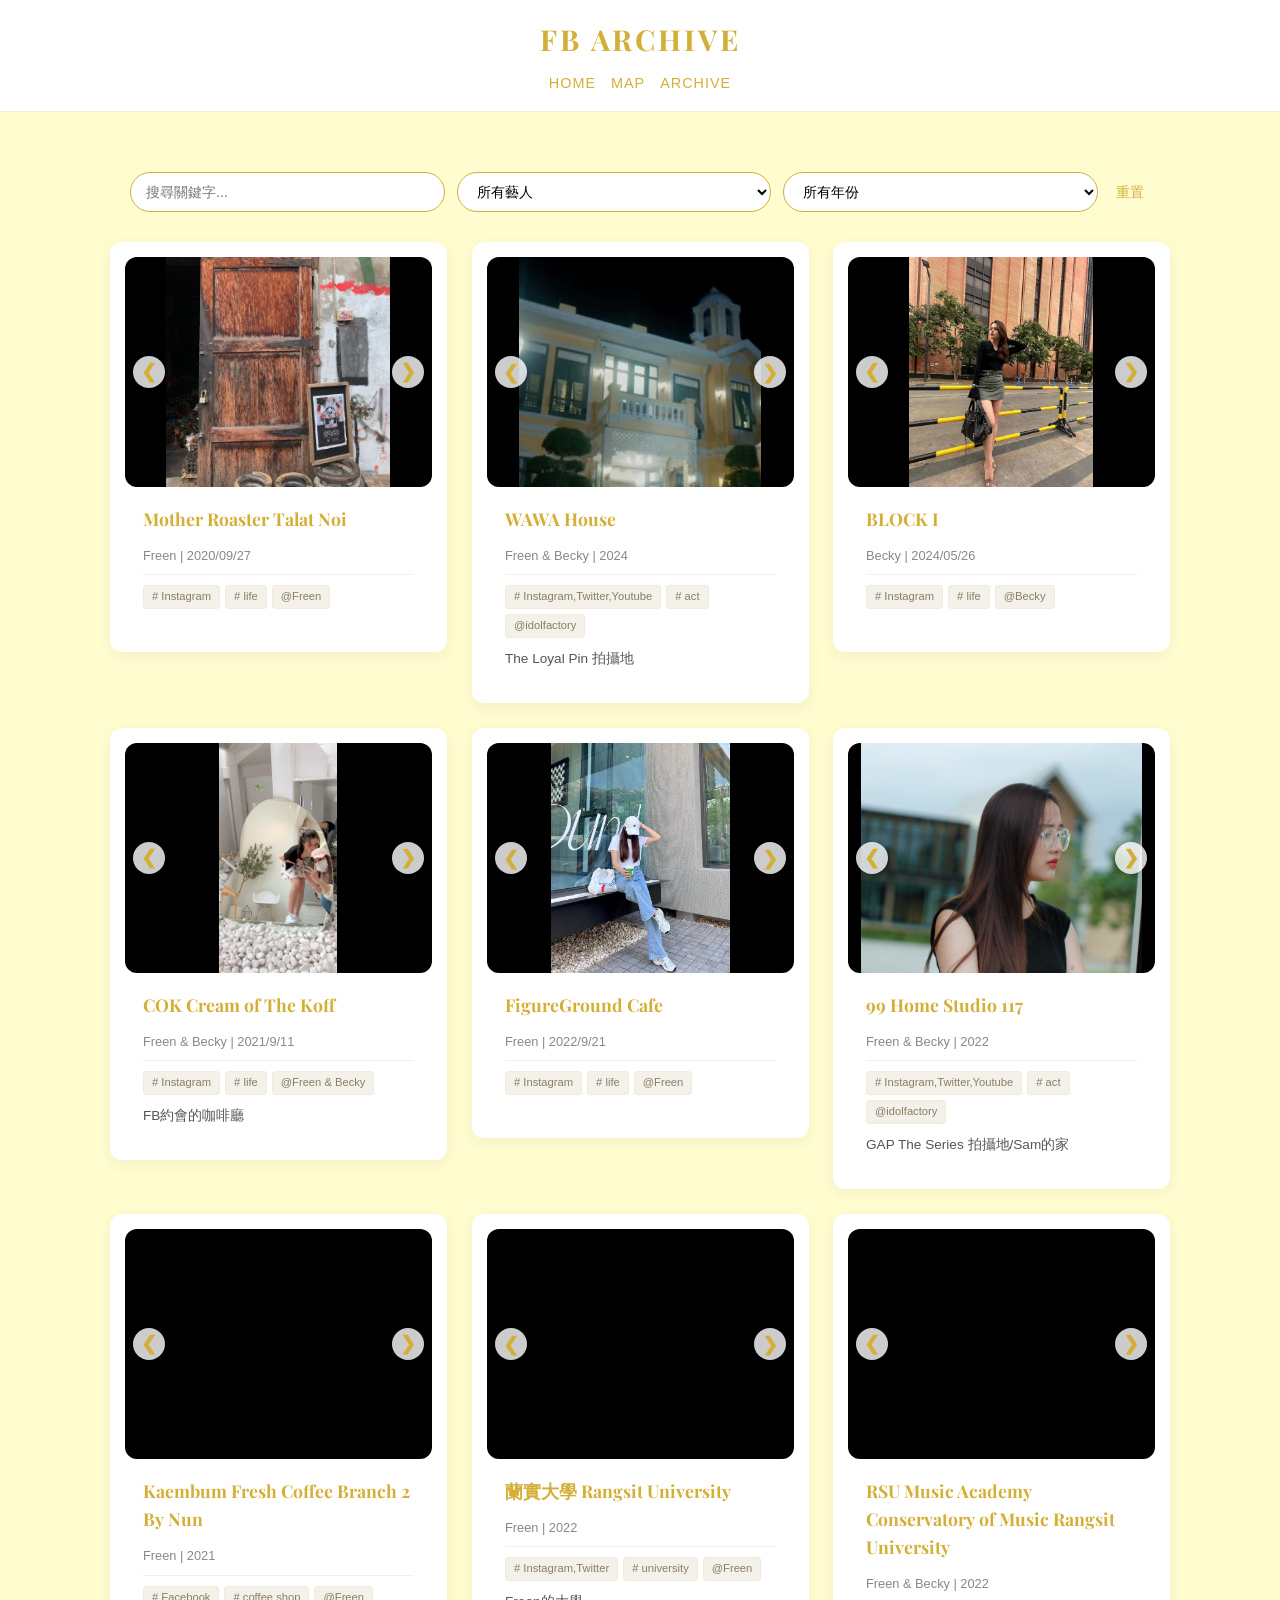
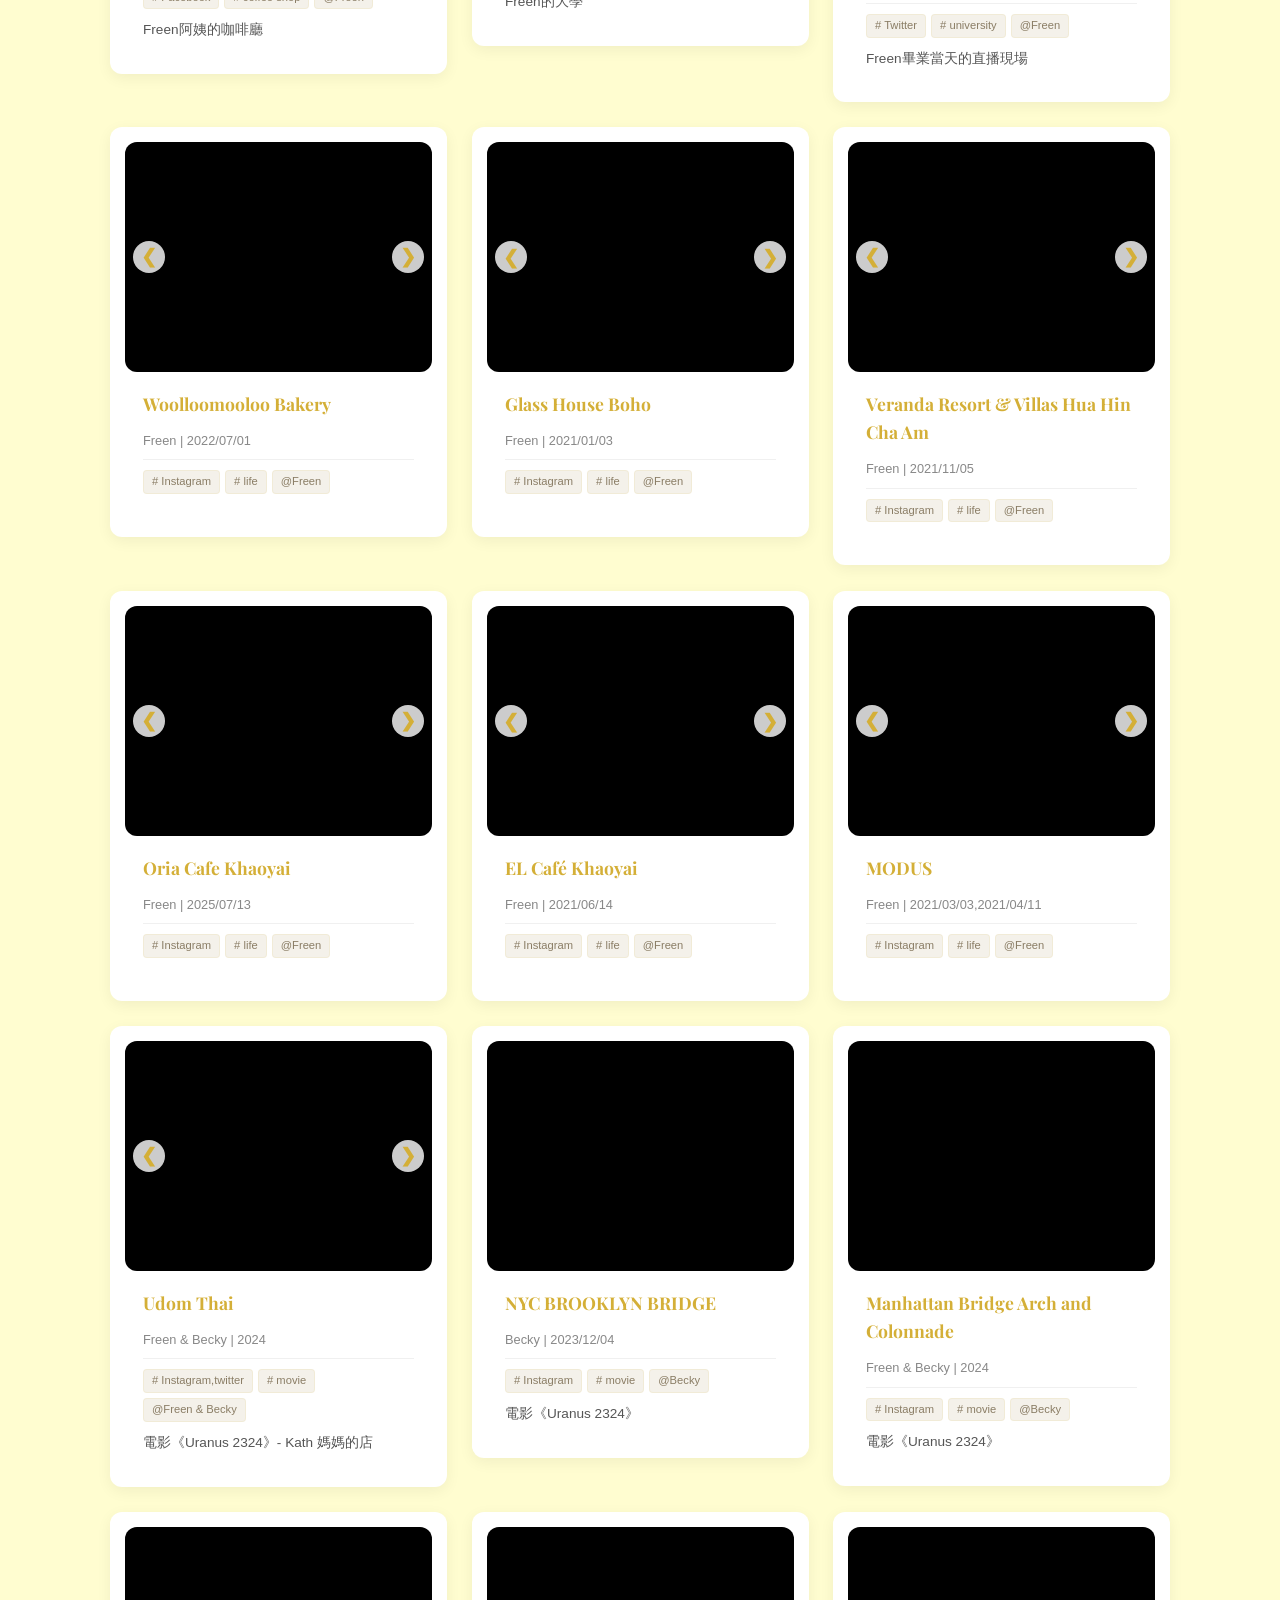
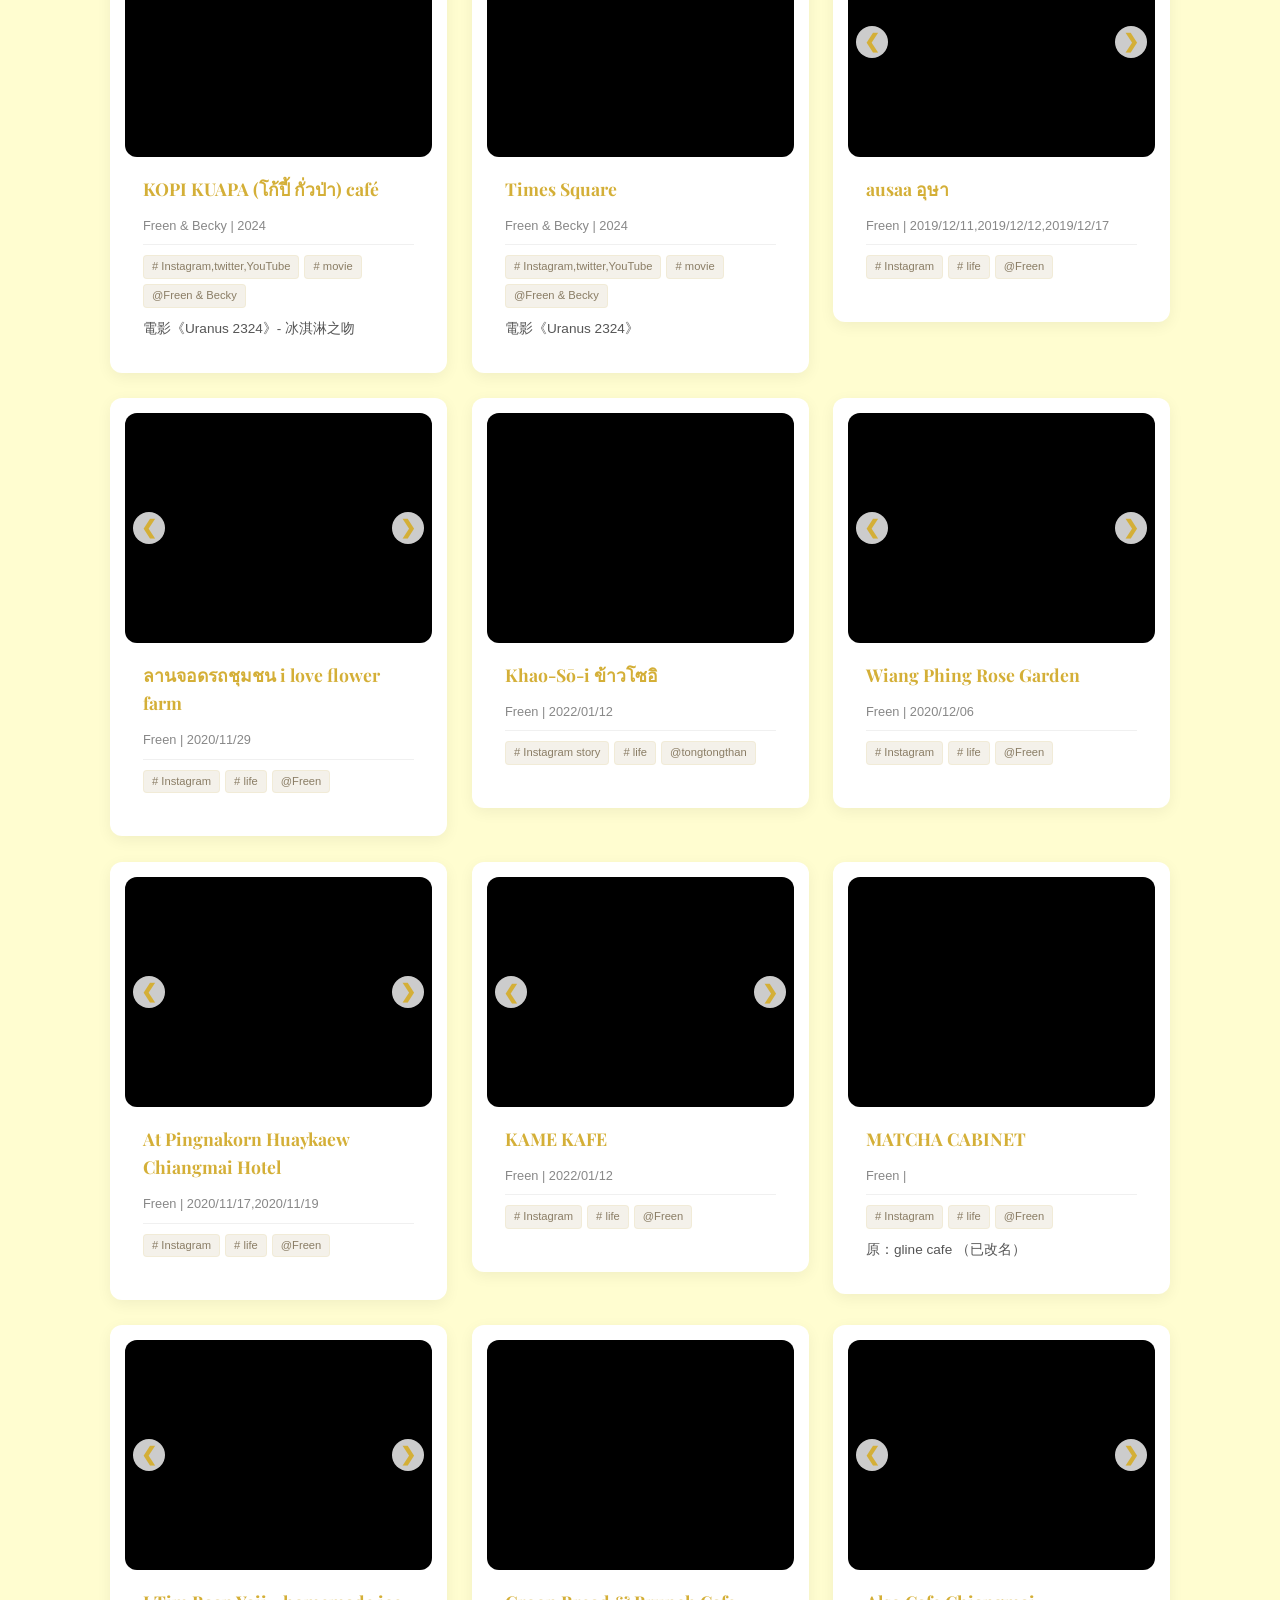
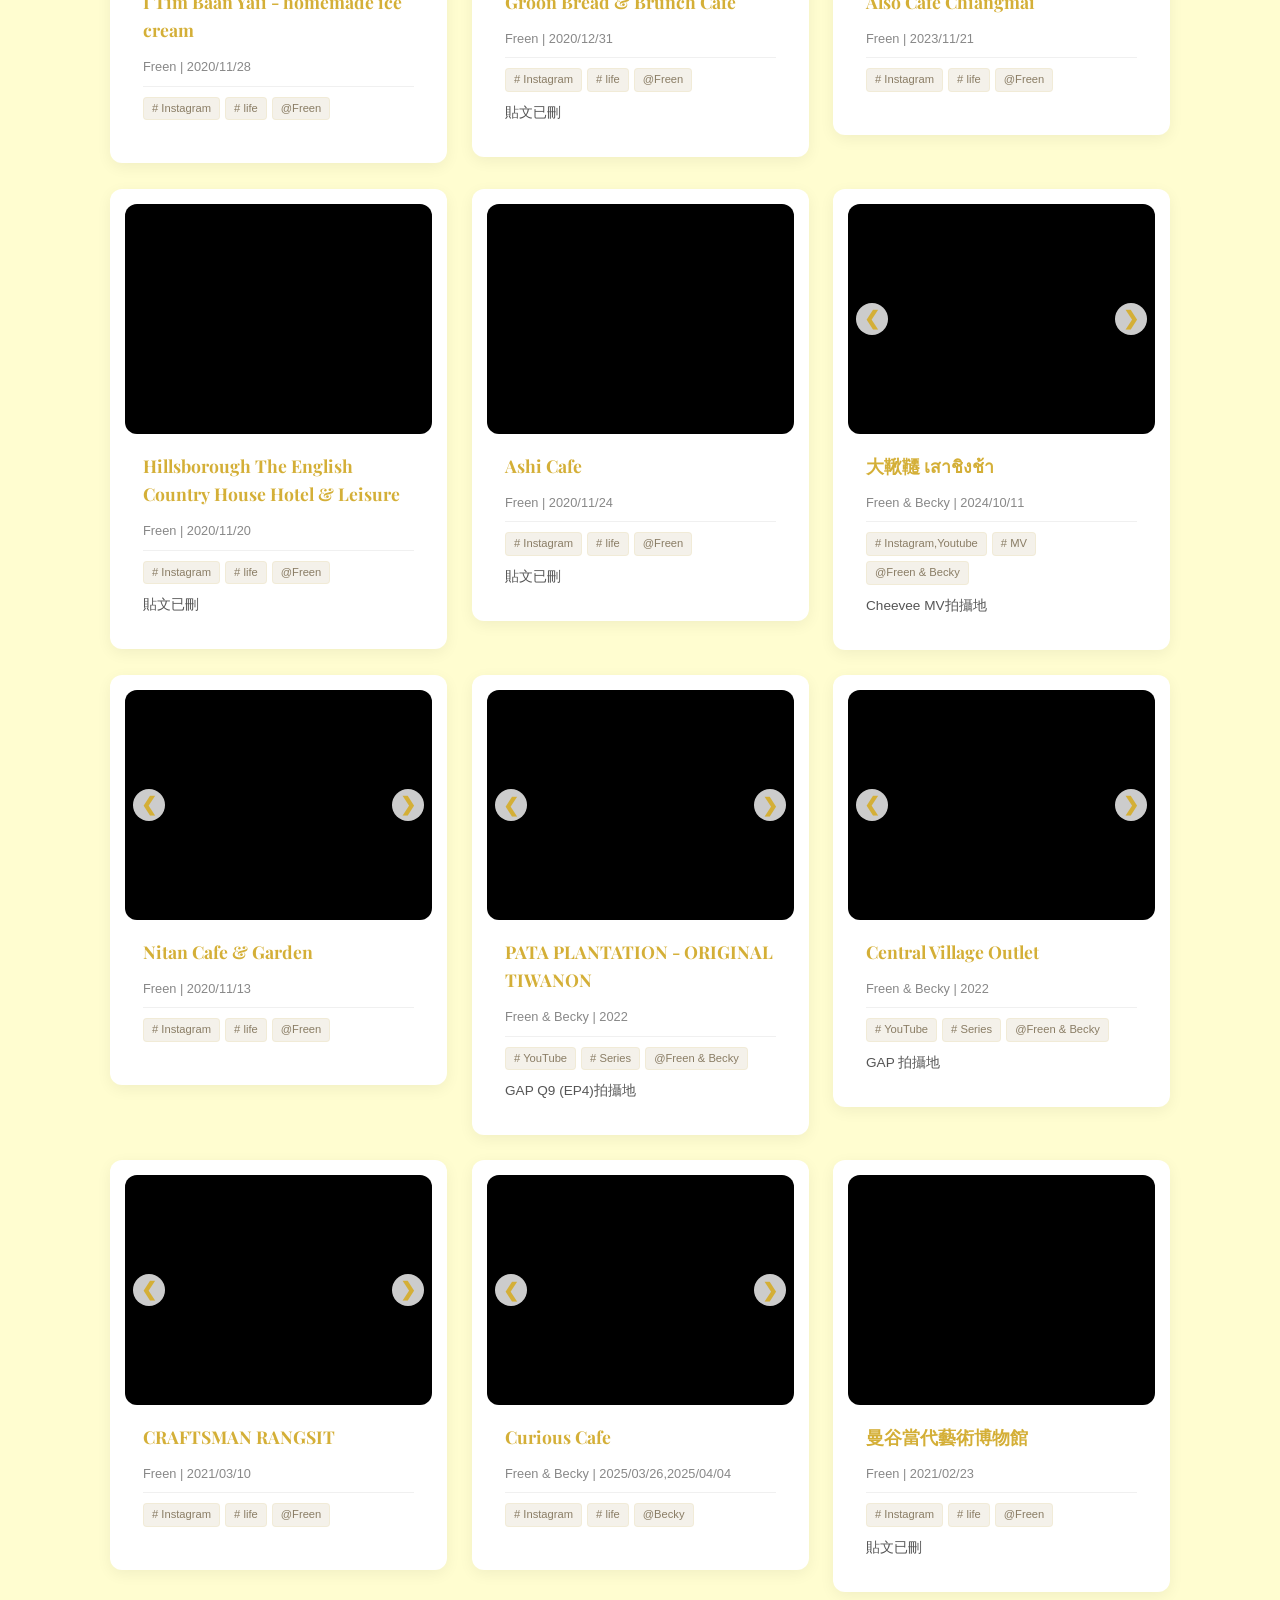
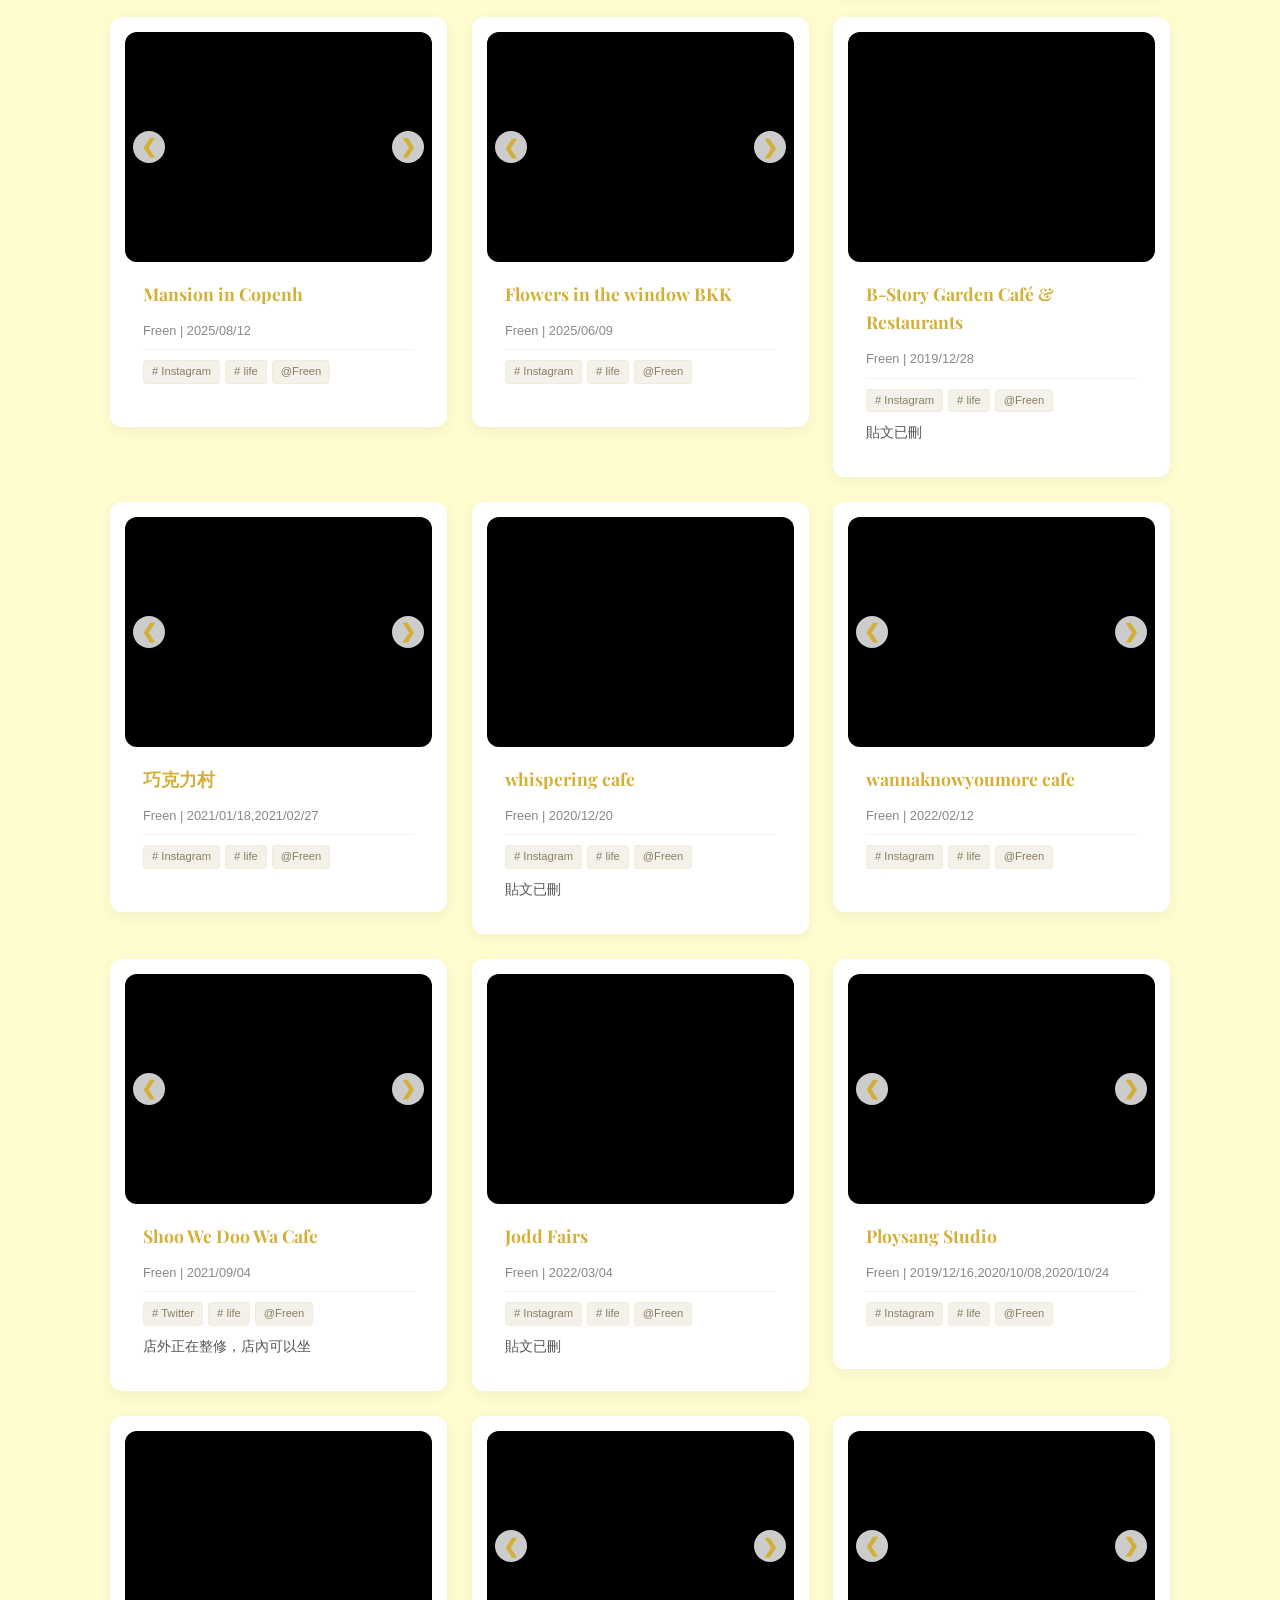
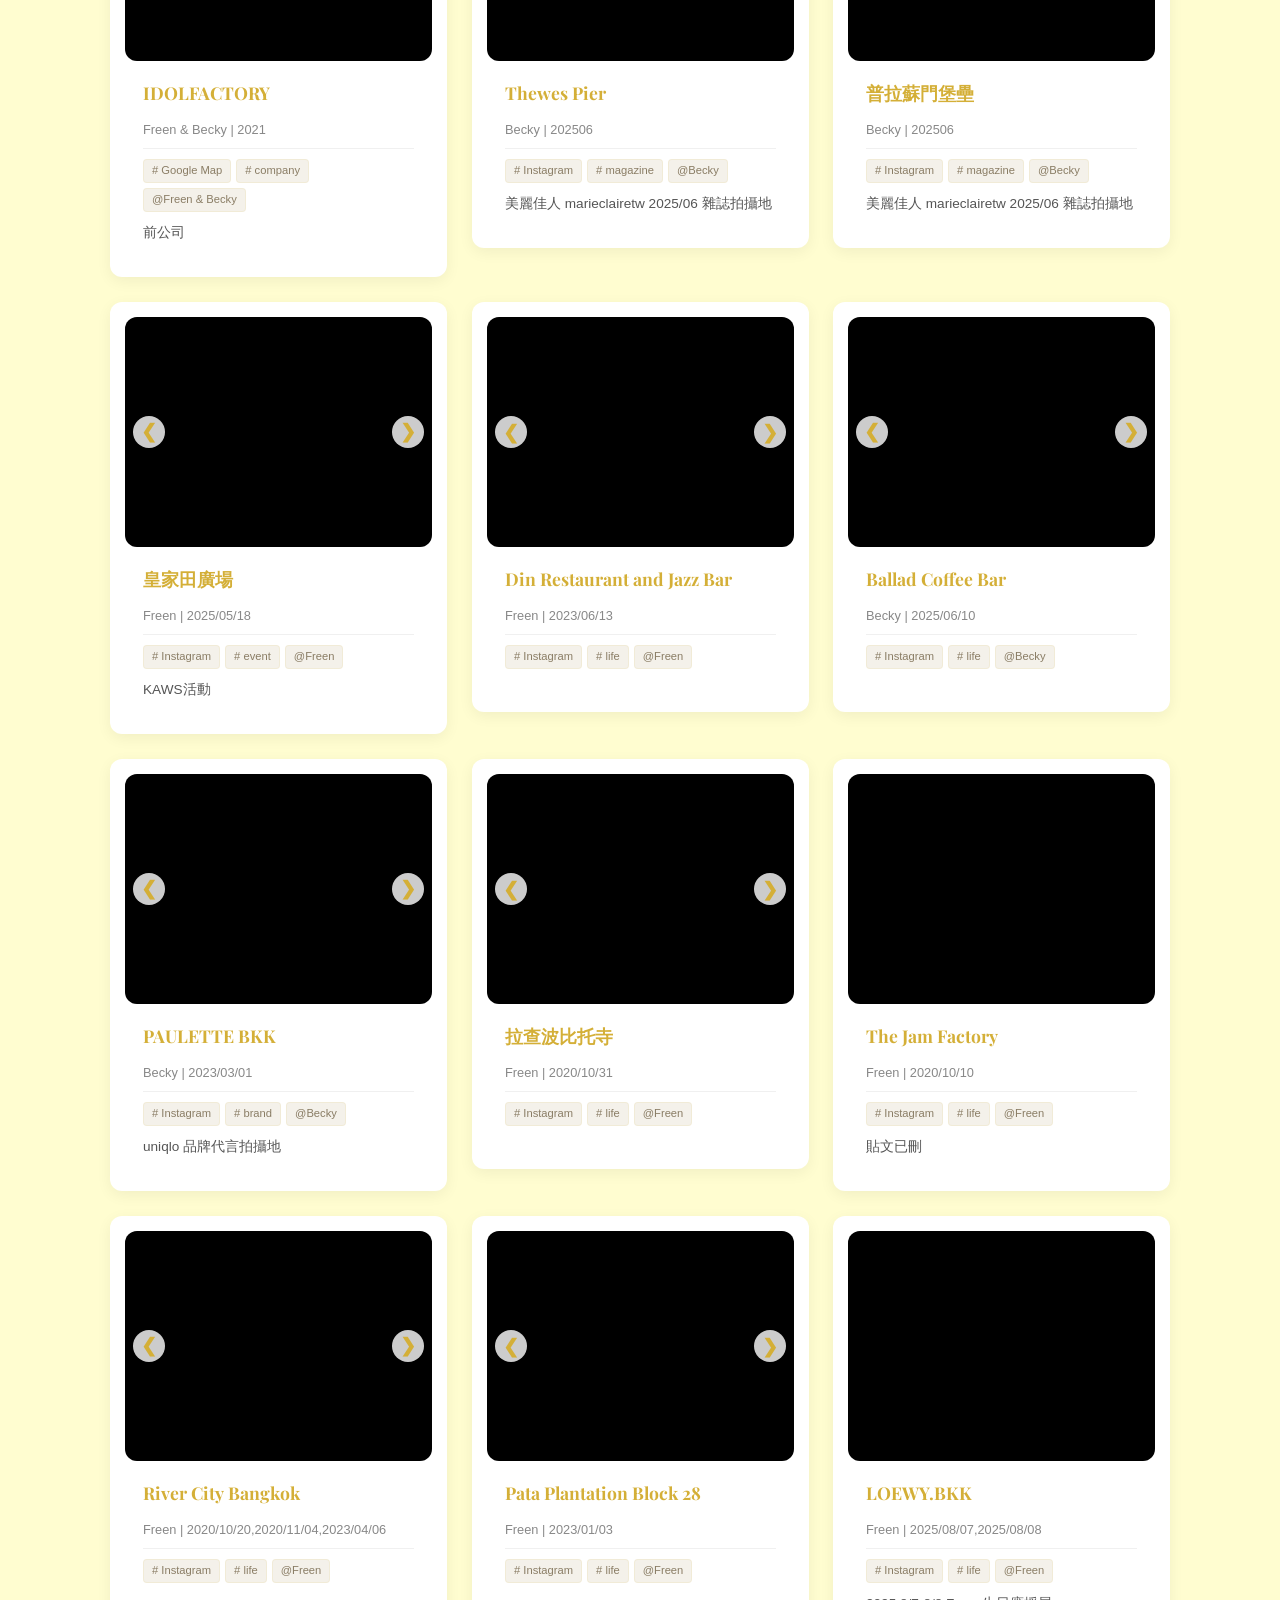
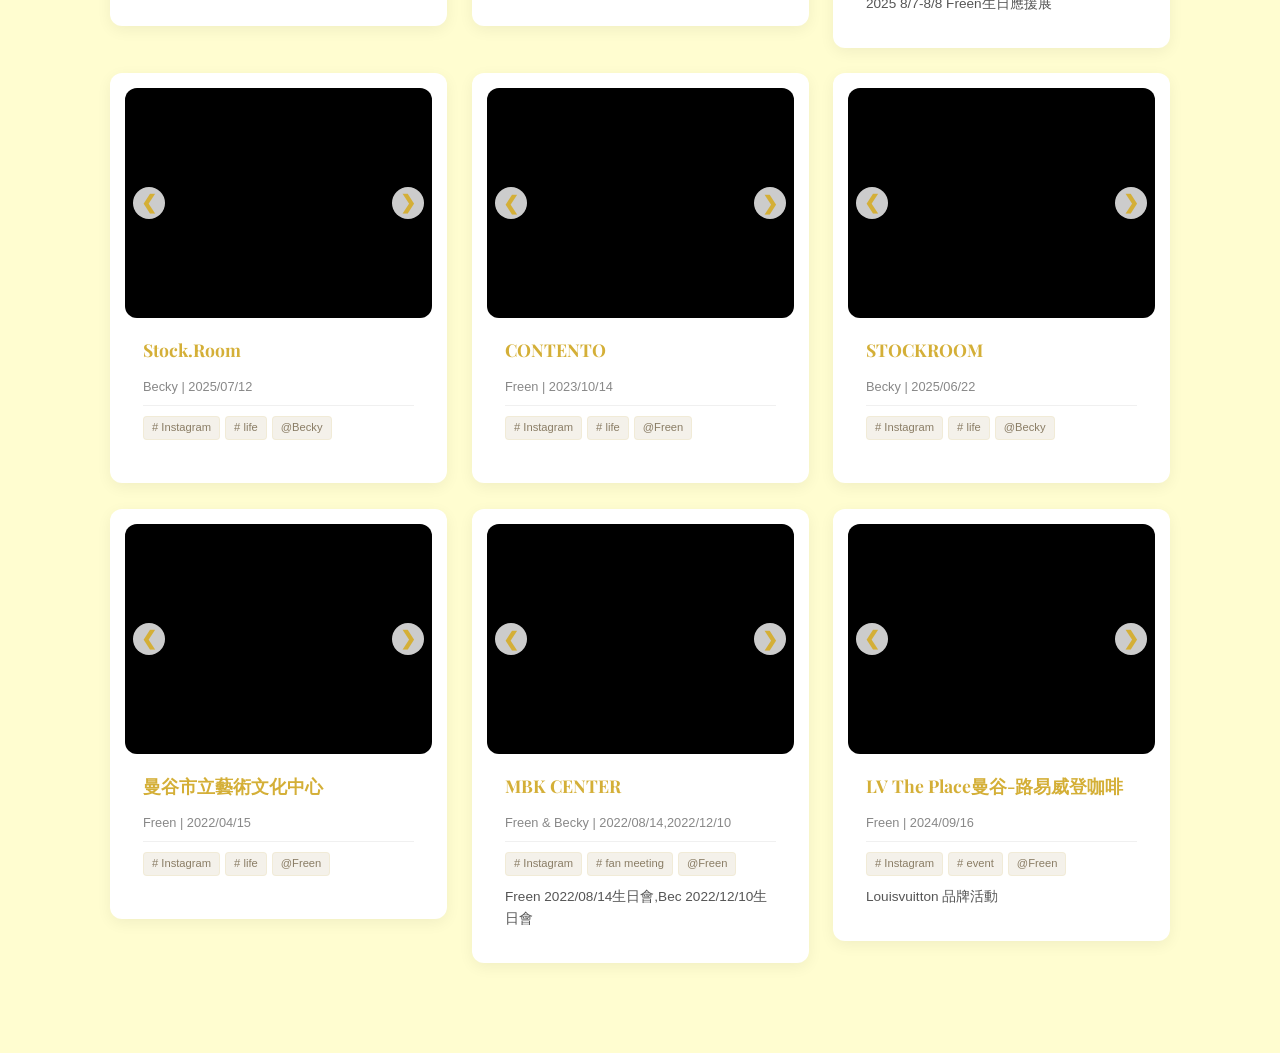
==== commit 33bcd3e6: "解決圖片loading很久的狀態" ====
--- a/archive.html
+++ b/archive.html
@@ -93,7 +93,7 @@
         const yearFilter = document.getElementById('yearFilter');
         let slideStates = {}; 
 
-        // 1. 初始化年份選單 (修正抓取邏輯)
+        // 1. 初始化年份選單
         function initYearFilter() {
             const years = [...new Set(FB_DATA.map(item => {
                 const dateStr = String(item.date);
@@ -101,6 +101,7 @@
                 return match ? match[0] : null;
             }))].filter(Boolean).sort((a, b) => b - a);
 
+            yearFilter.innerHTML = '<option value="">所有年份</option>'; // 清空並重置
             years.forEach(year => {
                 const opt = document.createElement('option');
                 opt.value = year;
@@ -109,20 +110,19 @@
             });
         }
 
-        // 2. 核心媒體渲染 (解決空格、大小寫、影片聲音問題)
+        // 2. 核心媒體渲染 (優化：加上影片 preload="none" 與 iframe lazy)
         function renderMedia(url) {
             if (!url) return '';
             
-            // 重要：GitHub 路徑安全化處理
             const safeUrl = url.split('/').map(segment => encodeURIComponent(segment)).join('/');
             
-            // 圖片 (支援大寫 PNG)
+            // 圖片
             if (/\.(jpg|jpeg|png|gif|webp|PNG)$/i.test(safeUrl)) {
                 return `<img src="${safeUrl}" loading="lazy" alt="FB Archive Memory">`;
             } 
-            // 影片 (移除 muted 確保有聲音)
+            // 影片 - 改為 preload="none" 以節省流量與提升載入速度
             else if (/\.(mp4|webm|mov)$/i.test(safeUrl)) {
-                return `<video controls playsinline preload="metadata">
+                return `<video controls playsinline preload="none">
                             <source src="${safeUrl}" type="video/mp4">
                             Your browser does not support the video tag.
                         </video>`;
@@ -130,23 +130,23 @@
             // YouTube
             else if (safeUrl.includes("youtube.com") || safeUrl.includes("youtu.be")) {
                 const embedUrl = safeUrl.replace("watch?v=", "embed/");
-                return `<iframe src="${embedUrl}" allowfullscreen></iframe>`;
+                return `<iframe src="${embedUrl}" allowfullscreen loading="lazy"></iframe>`;
             }
             return `<div style="padding:20px; text-align:center; color:#999;">Format Error</div>`;
         }
 
-        // 3. 渲染網格資料
+        // 3. 渲染網格資料 (優化：使用字串拼接一次寫入 DOM，減少重繪)
         function renderData(data) {
-            grid.innerHTML = '';
             if (data.length === 0) {
                 grid.innerHTML = '<div style="grid-column:1/-1; text-align:center; padding:50px; color:#999;">沒有找到相關的回憶。</div>';
                 return;
             }
 
+            let htmlString = ''; // 用變數儲存，避免多次 DOM 操作
+
             data.forEach((item, index) => {
                 const slidesHtml = item.images.map(img => `<div class="carousel-item">${renderMedia(img.url)}</div>`).join('');
                 
-                // 標籤內容跟隨圖片切換
                 const tagsHtml = item.images.map((img, i) => `
                     <div class="info-tag-container tag-group-${index}" style="display:${i === 0 ? 'flex' : 'none'}">
                         <span class="info-tag"># ${img.platform || 'Social'}</span>
@@ -155,7 +155,7 @@
                     </div>
                 `).join('');
 
-                grid.innerHTML += `
+                htmlString += `
                     <div class="card fade-in">
                         <div class="carousel">
                             <div class="carousel-inner" id="inner-${index}">${slidesHtml}</div>
@@ -172,6 +172,8 @@
                         </div>
                     </div>`;
             });
+
+            grid.innerHTML = htmlString;
         }
 
         // 4. 輪播控制
@@ -205,7 +207,7 @@
             renderData(filtered);
         }
 
-        // 監聽輸入與地圖跳轉
+        // 監聽事件
         document.querySelectorAll('input, select').forEach(el => el.addEventListener('change', applyFilter));
         document.getElementById('searchInput').addEventListener('input', applyFilter);
 
@@ -220,14 +222,13 @@
         window.onload = () => {
             initYearFilter();
             
-            // 處理地圖傳來的搜尋參數
             const urlParams = new URLSearchParams(window.location.search);
             const searchParam = urlParams.get('search');
             if (searchParam) {
                 document.getElementById('searchInput').value = decodeURIComponent(searchParam);
             }
             
-            applyFilter(); // 初始渲染
+            applyFilter(); 
         };
     </script>
 </body>
--- a/style.css
+++ b/style.css
@@ -9,7 +9,11 @@
 
 * { box-sizing: border-box; -webkit-tap-highlight-color: transparent; }
 
-html { font-size: 16px; }
+html { 
+    font-size: 16px; 
+    /* 優化捲動流暢度 */
+    scroll-behavior: smooth; 
+}
 @media (max-width: 768px) { html { font-size: 15px; } }
 
 body {
@@ -18,6 +22,8 @@
     font-family: 'Noto Sans TC', sans-serif;
     margin: 0;
     line-height: 1.6;
+    /* 避免圖片撐開容器導致橫向捲軸 */
+    overflow-x: hidden; 
 }
 
 /* --- 導覽列 --- */
@@ -72,11 +78,25 @@
     text-decoration: none;
     border-radius: 40px;
     font-weight: bold;
-}
-
-/* --- 地圖彈窗樣式 (自適應長寬) --- */
+    transition: all 0.3s ease;
+}
+.start-btn:hover {
+    background: var(--gold);
+    color: white;
+}
+
+/* --- 地圖彈窗樣式 --- */
 .popup-container { text-align: center; width: 220px; }
-.popup-img { width: 100%; height: auto; border-radius: 8px; margin-bottom: 8px; display: block; }
+.popup-img { 
+    width: 100%; 
+    height: auto; 
+    aspect-ratio: 16 / 9; /* 預留空間，防止載入時高度跳動 */
+    background: #eee;    /* 載入前的佔位色 */
+    border-radius: 8px; 
+    margin-bottom: 8px; 
+    display: block; 
+    object-fit: cover;
+}
 .map-btn {
     display: block;
     background: var(--gold);
@@ -92,26 +112,34 @@
 .carousel {
     position: relative;
     width: 100%;
+    /* archive.html 有設定 aspect-ratio，這裡確保統一 */
+    aspect-ratio: 4 / 3; 
     overflow: hidden;
     border-radius: 12px;
-    background: #fdfdfd;
+    background: #f0f0f0; /* 預設灰底，圖片加載前不留白 */
 }
 .carousel-inner {
     display: flex;
+    height: 100%;
     transition: transform 0.4s cubic-bezier(0.4, 0, 0.2, 1);
+    /* 優化渲染效能 */
+    will-change: transform; 
 }
 .carousel-item {
     min-width: 100%;
+    height: 100%;
     display: flex;
     align-items: center;
     justify-content: center;
 }
-.carousel-item img {
+.carousel-item img, .carousel-item video {
     width: 100%;
-    height: auto;
-    max-height: 450px;
-    object-fit: contain;
-}
+    height: 100%;
+    object-fit: contain; /* 保持原圖比例不變形 */
+    /* 只有進入視窗才處理渲染 */
+    content-visibility: auto; 
+}
+
 .carousel-btn {
     position: absolute;
     top: 50%;
@@ -160,7 +188,14 @@
     gap: 30px;
     padding-bottom: 50px;
 }
-.card { background: var(--white); padding: 15px; border-radius: 20px; box-shadow: 0 10px 20px rgba(0,0,0,0.05); }
+.card { 
+    background: var(--white); 
+    padding: 15px; 
+    border-radius: 20px; 
+    box-shadow: 0 10px 20px rgba(0,0,0,0.05);
+    /* 告訴瀏覽器這是一個獨立渲染單元，提升效能 */
+    contain: content; 
+}
 
 .fade-in { animation: fadeIn 0.8s ease-in; }
 @keyframes fadeIn { from { opacity: 0; } to { opacity: 1; } }
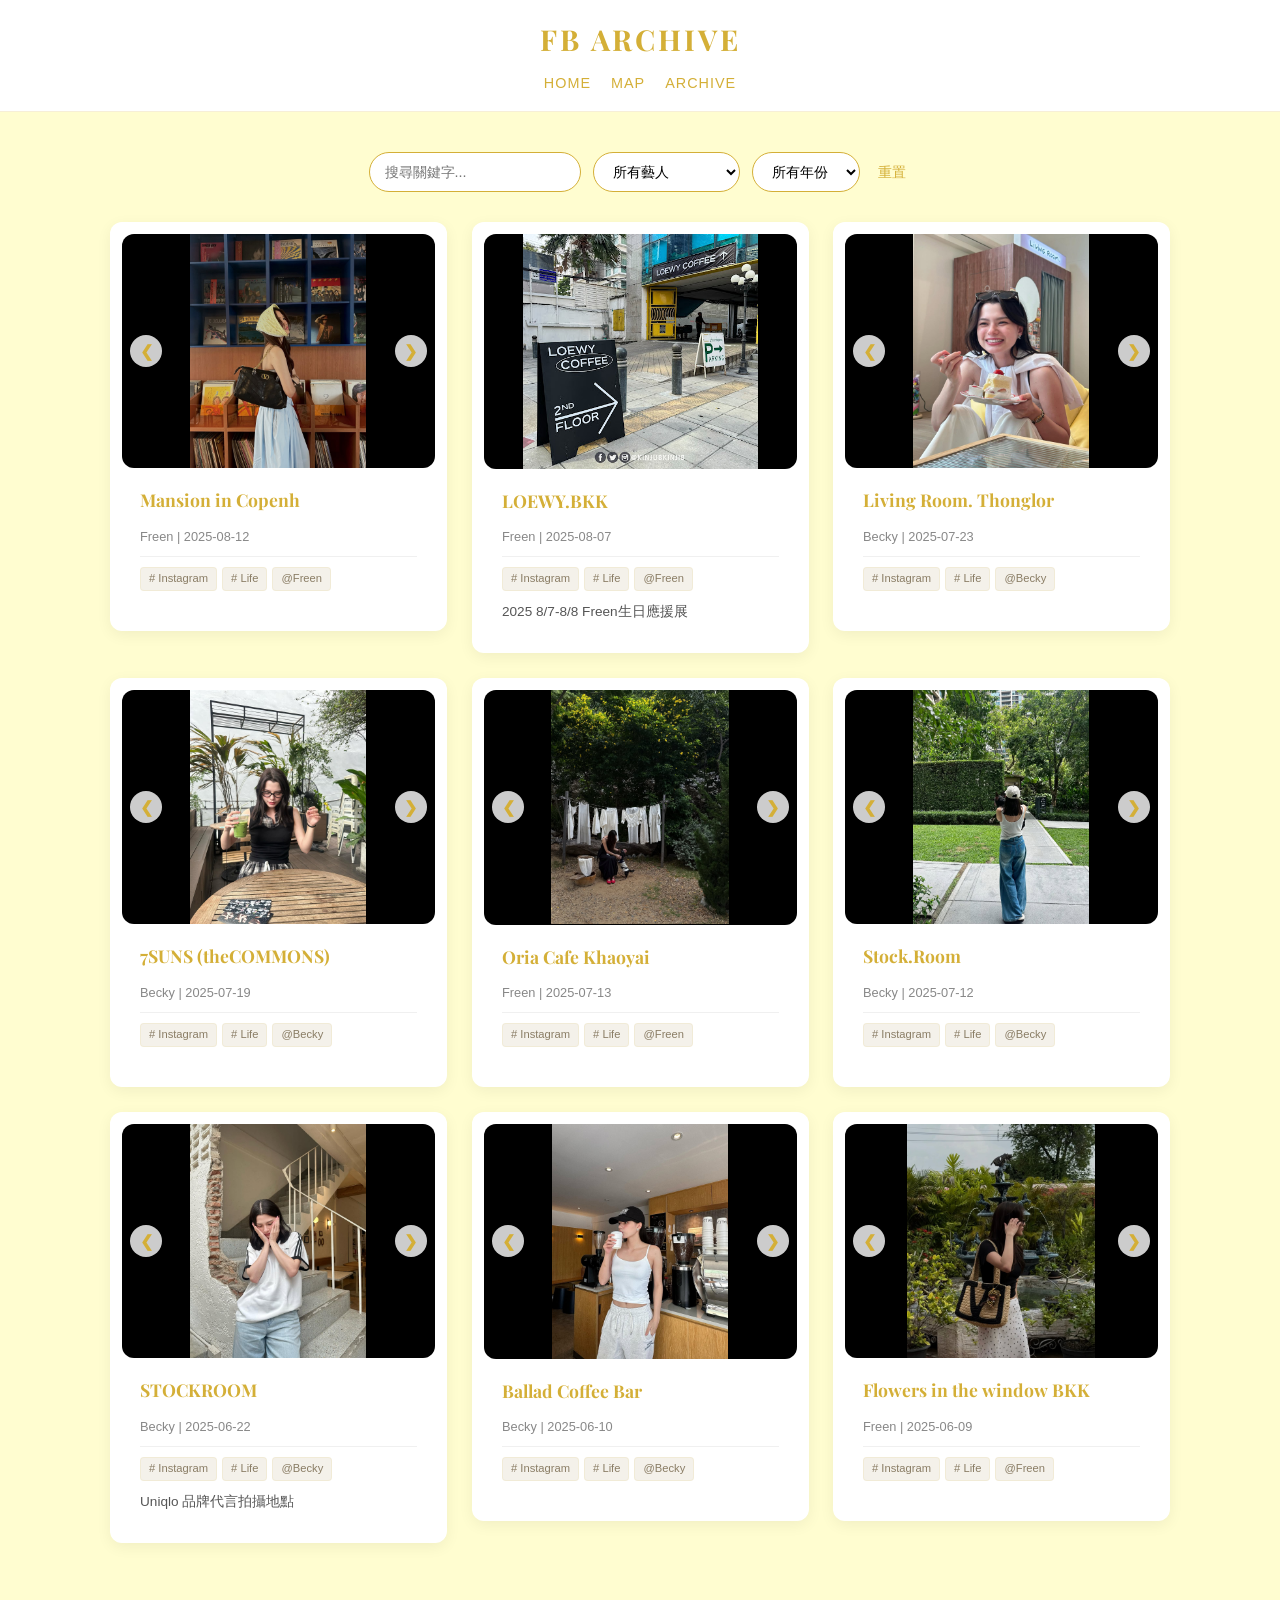
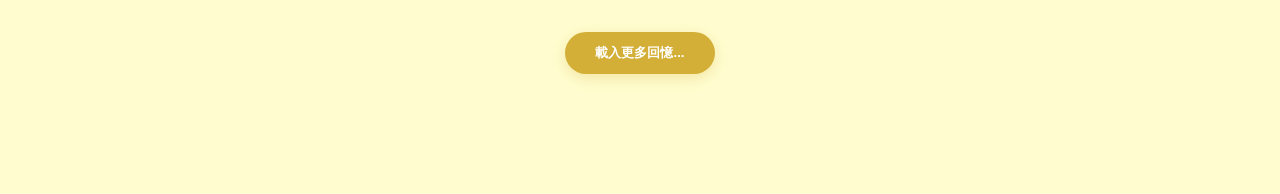
==== commit 7c3d9d6b: "優化圖片loading時間" ====
--- a/archive.html
+++ b/archive.html
@@ -11,7 +11,7 @@
 
         .container { max-width: 1100px; margin: 0 auto; padding: 40px 20px; }
 
-        /* 網格設定：一排三個，保持整齊 */
+        /* 網格設定 */
         .grid-layout {
             display: grid;
             grid-template-columns: repeat(3, 1fr);
@@ -26,9 +26,8 @@
         .card { background: #fff; border-radius: 12px; overflow: hidden; box-shadow: 0 4px 15px rgba(0,0,0,0.06); display: flex; flex-direction: column; transition: transform 0.3s; }
         .card:hover { transform: translateY(-5px); }
         
-        /* 強制媒體區域比例統一 */
         .carousel { position: relative; width: 100%; aspect-ratio: 4 / 3; background: #e0e0e0; overflow: hidden; }
-        .carousel-inner { display: flex; height: 100%; transition: transform 0.5s ease; }
+        .carousel-inner { display: flex; height: 100%; transition: transform 0.5s cubic-bezier(0.4, 0, 0.2, 1); }
         .carousel-item { min-width: 100%; height: 100%; display: flex; align-items: center; justify-content: center; background: #000; }
         
         .carousel-item img, .carousel-item video { 
@@ -52,6 +51,32 @@
         /* 篩選欄 */
         .filter-section { display: flex; justify-content: center; gap: 12px; margin-bottom: 30px; flex-wrap: wrap; }
         .filter-section input, .filter-section select { padding: 10px 15px; border: 1px solid var(--gold); border-radius: 25px; outline: none; font-size: 0.9rem; background: white; }
+
+        /* 載入更多按鈕 */
+        .load-more-container { text-align: center; margin-top: 40px; }
+        .load-more-btn { 
+            background: var(--gold); 
+            color: white; 
+            border: none; 
+            padding: 12px 30px; 
+            border-radius: 25px; 
+            cursor: pointer; 
+            font-weight: bold;
+            transition: opacity 0.3s;
+        }
+        .load-more-btn:hover { opacity: 0.9; }
+
+        /* 佔位符 */
+        .media-placeholder {
+            width: 100%;
+            height: 100%;
+            background: #333;
+            display: flex;
+            align-items: center;
+            justify-content: center;
+            color: #666;
+            font-size: 0.8rem;
+        }
     </style>
 </head>
 <body>
@@ -83,15 +108,22 @@
         </div>
 
         <div id="grid" class="grid-layout"></div>
+        <div class="load-more-container">
+            <button id="loadMoreBtn" class="load-more-btn" style="display:none;">載入更多回憶...</button>
+        </div>
     </div>
 
-    <!-- 引入數據資料 -->
     <script src="data.js"></script>
 
     <script>
         const grid = document.getElementById('grid');
         const yearFilter = document.getElementById('yearFilter');
+        const loadMoreBtn = document.getElementById('loadMoreBtn');
+        
         let slideStates = {}; 
+        let currentPage = 1;
+        const itemsPerPage = 9;
+        let filteredData = [];
 
         // 1. 初始化年份選單
         function initYearFilter() {
@@ -101,7 +133,7 @@
                 return match ? match[0] : null;
             }))].filter(Boolean).sort((a, b) => b - a);
 
-            yearFilter.innerHTML = '<option value="">所有年份</option>'; // 清空並重置
+            yearFilter.innerHTML = '<option value="">所有年份</option>'; 
             years.forEach(year => {
                 const opt = document.createElement('option');
                 opt.value = year;
@@ -110,24 +142,22 @@
             });
         }
 
-        // 2. 核心媒體渲染 (優化：加上影片 preload="none" 與 iframe lazy)
-        function renderMedia(url) {
+        // 2. 核心媒體渲染 (優化：加上影片 poster 與更強的 lazy loading)
+        function renderMedia(url, lazy = true) {
             if (!url) return '';
             
             const safeUrl = url.split('/').map(segment => encodeURIComponent(segment)).join('/');
-            
-            // 圖片
+            const isVideo = /\.(mp4|webm|mov)$/i.test(safeUrl);
+            
             if (/\.(jpg|jpeg|png|gif|webp|PNG)$/i.test(safeUrl)) {
-                return `<img src="${safeUrl}" loading="lazy" alt="FB Archive Memory">`;
+                return `<img src="${safeUrl}" ${lazy ? 'loading="lazy"' : ''} alt="FB Archive Memory">`;
             } 
-            // 影片 - 改為 preload="none" 以節省流量與提升載入速度
-            else if (/\.(mp4|webm|mov)$/i.test(safeUrl)) {
+            else if (isVideo) {
                 return `<video controls playsinline preload="none">
                             <source src="${safeUrl}" type="video/mp4">
                             Your browser does not support the video tag.
                         </video>`;
             } 
-            // YouTube
             else if (safeUrl.includes("youtube.com") || safeUrl.includes("youtu.be")) {
                 const embedUrl = safeUrl.replace("watch?v=", "embed/");
                 return `<iframe src="${embedUrl}" allowfullscreen loading="lazy"></iframe>`;
@@ -135,20 +165,38 @@
             return `<div style="padding:20px; text-align:center; color:#999;">Format Error</div>`;
         }
 
-        // 3. 渲染網格資料 (優化：使用字串拼接一次寫入 DOM，減少重繪)
-        function renderData(data) {
-            if (data.length === 0) {
+        // 3. 渲染網格資料 (優化：分頁載入)
+        function renderData(data, append = false) {
+            if (!append) {
+                grid.innerHTML = '';
+                currentPage = 1;
+                filteredData = data;
+                slideStates = {};
+            }
+
+            if (filteredData.length === 0) {
                 grid.innerHTML = '<div style="grid-column:1/-1; text-align:center; padding:50px; color:#999;">沒有找到相關的回憶。</div>';
+                loadMoreBtn.style.display = 'none';
                 return;
             }
 
-            let htmlString = ''; // 用變數儲存，避免多次 DOM 操作
-
-            data.forEach((item, index) => {
-                const slidesHtml = item.images.map(img => `<div class="carousel-item">${renderMedia(img.url)}</div>`).join('');
+            const start = (currentPage - 1) * itemsPerPage;
+            const end = start + itemsPerPage;
+            const pageItems = filteredData.slice(start, end);
+
+            let htmlString = ''; 
+
+            pageItems.forEach((item, pageIdx) => {
+                const globalIdx = start + pageIdx;
+                // 只有前幾張圖片直接渲染，其餘使用佔位符
+                const slidesHtml = item.images.map((img, i) => `
+                    <div class="carousel-item">
+                        ${i === 0 ? renderMedia(img.url, true) : `<div class="media-placeholder" data-src="${img.url}">Slide ${i+1}</div>`}
+                    </div>
+                `).join('');
                 
                 const tagsHtml = item.images.map((img, i) => `
-                    <div class="info-tag-container tag-group-${index}" style="display:${i === 0 ? 'flex' : 'none'}">
+                    <div class="info-tag-container tag-group-${globalIdx}" style="display:${i === 0 ? 'flex' : 'none'}">
                         <span class="info-tag"># ${img.platform || 'Social'}</span>
                         <span class="info-tag"># ${img.category || 'Life'}</span>
                         ${img.author ? `<span class="info-tag">@${img.author}</span>` : ''}
@@ -158,33 +206,63 @@
                 htmlString += `
                     <div class="card fade-in">
                         <div class="carousel">
-                            <div class="carousel-inner" id="inner-${index}">${slidesHtml}</div>
+                            <div class="carousel-inner" id="inner-${globalIdx}">${slidesHtml}</div>
                             ${item.images.length > 1 ? `
-                                <button class="carousel-btn prev" onclick="moveSlide(${index}, -1)">❮</button>
-                                <button class="carousel-btn next" onclick="moveSlide(${index}, 1)">❯</button>
+                                <button class="carousel-btn prev" onclick="moveSlide(${globalIdx}, -1)">❮</button>
+                                <button class="carousel-btn next" onclick="moveSlide(${globalIdx}, 1)">❯</button>
                             ` : ''}
                         </div>
                         <div class="card-content">
                             <h3 class="card-title">${item.name}</h3>
                             <p class="card-meta">${item.celebrity} | ${item.date}</p>
-                            <div id="tags-${index}">${tagsHtml}</div>
+                            <div id="tags-${globalIdx}">${tagsHtml}</div>
                             <p class="card-desc">${item.desc || ''}</p>
                         </div>
                     </div>`;
             });
 
-            grid.innerHTML = htmlString;
-        }
+            if (append) {
+                const tempDiv = document.createElement('div');
+                tempDiv.innerHTML = htmlString;
+                while (tempDiv.firstChild) {
+                    grid.appendChild(tempDiv.firstChild);
+                }
+            } else {
+                grid.innerHTML = htmlString;
+            }
+
+            // 檢查是否還有更多
+            if (filteredData.length > currentPage * itemsPerPage) {
+                loadMoreBtn.style.display = 'inline-block';
+            } else {
+                loadMoreBtn.style.display = 'none';
+            }
+        }
+
+        loadMoreBtn.onclick = () => {
+            currentPage++;
+            renderData(filteredData, true);
+        };
 
         // 4. 輪播控制
         window.moveSlide = function(idx, dir) {
             const inner = document.getElementById(`inner-${idx}`);
+            if (!inner) return;
+            
             const total = inner.children.length;
             slideStates[idx] = (slideStates[idx] || 0);
             slideStates[idx] = (slideStates[idx] + dir + total) % total;
             
             inner.style.transform = `translateX(-${slideStates[idx] * 100}%)`;
             
+            // 延遲加載當前幻燈片的媒體
+            const currentItem = inner.children[slideStates[idx]];
+            const placeholder = currentItem.querySelector('.media-placeholder');
+            if (placeholder) {
+                const url = placeholder.getAttribute('data-src');
+                currentItem.innerHTML = renderMedia(url, false);
+            }
+
             // 同步切換標籤顯示
             const tagGroups = document.querySelectorAll(`.tag-group-${idx}`);
             tagGroups.forEach((group, i) => {
@@ -207,29 +285,25 @@
             renderData(filtered);
         }
 
-        // 監聽事件
         document.querySelectorAll('input, select').forEach(el => el.addEventListener('change', applyFilter));
         document.getElementById('searchInput').addEventListener('input', applyFilter);
 
-        // 重置按鈕
         document.getElementById('resetBtn').onclick = () => {
             document.getElementById('searchInput').value = "";
             document.getElementById('celebrityFilter').value = "";
             document.getElementById('yearFilter').value = "";
-            renderData(FB_DATA);
+            applyFilter();
         };
 
         window.onload = () => {
             initYearFilter();
-            
             const urlParams = new URLSearchParams(window.location.search);
             const searchParam = urlParams.get('search');
             if (searchParam) {
                 document.getElementById('searchInput').value = decodeURIComponent(searchParam);
             }
-            
             applyFilter(); 
         };
     </script>
 </body>
-</html>+</html>
--- a/style.css
+++ b/style.css
@@ -1,17 +1,17 @@
-@import url('https://fonts.googleapis.com/css2?family=Playfair+Display:ital@1&family=Noto+Sans+TC:wght@300;500&display=swap');
+@import url('https://fonts.googleapis.com/css2?family=Playfair+Display:ital,wght@0,400;0,700;1,400&family=Noto+Sans+TC:wght@300;400;500;700&display=swap');
 
 :root {
     --cream: #FFFDD0;
     --gold: #D4AF37;
     --white: #FFFFFF;
     --text: #4A443A;
+    --muted: #8A7D65;
 }
 
 * { box-sizing: border-box; -webkit-tap-highlight-color: transparent; }
 
 html { 
     font-size: 16px; 
-    /* 優化捲動流暢度 */
     scroll-behavior: smooth; 
 }
 @media (max-width: 768px) { html { font-size: 15px; } }
@@ -22,7 +22,6 @@
     font-family: 'Noto Sans TC', sans-serif;
     margin: 0;
     line-height: 1.6;
-    /* 避免圖片撐開容器導致橫向捲軸 */
     overflow-x: hidden; 
 }
 
@@ -52,10 +51,28 @@
     letter-spacing: 3px;
     font-weight: bold;
 }
-.links { display: flex; gap: 15px; }
-.links a { text-decoration: none; color: var(--gold); font-size: 0.9rem; letter-spacing: 1px; }
+.links { display: flex; gap: 20px; }
+.links a { 
+    text-decoration: none; 
+    color: var(--gold); 
+    font-size: 0.9rem; 
+    letter-spacing: 1px;
+    font-weight: 500;
+    position: relative;
+}
+.links a::after {
+    content: '';
+    position: absolute;
+    bottom: -4px;
+    left: 0;
+    width: 0;
+    height: 1px;
+    background: var(--gold);
+    transition: width 0.3s;
+}
+.links a:hover::after { width: 100%; }
 
-/* --- Home 頁面置中 --- */
+/* --- Home 頁面 --- */
 .hero-section {
     height: calc(100vh - 120px);
     display: flex;
@@ -69,60 +86,54 @@
     font-family: 'Playfair Display', serif;
     font-size: clamp(2.5rem, 10vw, 4.5rem);
     margin: 0;
+    font-style: italic;
 }
 .start-btn {
-    margin-top: 30px;
-    padding: 15px 40px;
+    margin-top: 40px;
+    padding: 16px 45px;
     border: 2px solid var(--gold);
     color: var(--gold);
     text-decoration: none;
     border-radius: 40px;
     font-weight: bold;
-    transition: all 0.3s ease;
+    letter-spacing: 2px;
+    transition: all 0.3s cubic-bezier(0.4, 0, 0.2, 1);
 }
 .start-btn:hover {
     background: var(--gold);
     color: white;
+    transform: scale(1.05);
 }
 
-/* --- 地圖彈窗樣式 --- */
-.popup-container { text-align: center; width: 220px; }
-.popup-img { 
-    width: 100%; 
-    height: auto; 
-    aspect-ratio: 16 / 9; /* 預留空間，防止載入時高度跳動 */
-    background: #eee;    /* 載入前的佔位色 */
-    border-radius: 8px; 
-    margin-bottom: 8px; 
-    display: block; 
-    object-fit: cover;
+/* --- 輪播器與卡片 --- */
+.grid-layout {
+    display: grid;
+    grid-template-columns: repeat(auto-fill, minmax(320px, 1fr));
+    gap: 30px;
+    padding-bottom: 50px;
 }
-.map-btn {
-    display: block;
-    background: var(--gold);
-    color: white !important;
-    padding: 8px;
-    border-radius: 20px;
-    text-decoration: none;
-    font-size: 0.85rem;
-    margin-top: 5px;
+.card { 
+    background: var(--white); 
+    padding: 12px; 
+    border-radius: 16px; 
+    box-shadow: 0 10px 30px rgba(0,0,0,0.04);
+    contain: content; 
+    transition: transform 0.3s;
 }
+.card:hover { transform: translateY(-8px); }
 
-/* --- 輪播器樣式 --- */
 .carousel {
     position: relative;
     width: 100%;
-    /* archive.html 有設定 aspect-ratio，這裡確保統一 */
     aspect-ratio: 4 / 3; 
     overflow: hidden;
     border-radius: 12px;
-    background: #f0f0f0; /* 預設灰底，圖片加載前不留白 */
+    background: #222; 
 }
 .carousel-inner {
     display: flex;
     height: 100%;
-    transition: transform 0.4s cubic-bezier(0.4, 0, 0.2, 1);
-    /* 優化渲染效能 */
+    transition: transform 0.5s cubic-bezier(0.4, 0, 0.2, 1);
     will-change: transform; 
 }
 .carousel-item {
@@ -135,67 +146,49 @@
 .carousel-item img, .carousel-item video {
     width: 100%;
     height: 100%;
-    object-fit: contain; /* 保持原圖比例不變形 */
-    /* 只有進入視窗才處理渲染 */
-    content-visibility: auto; 
+    object-fit: contain;
 }
 
 .carousel-btn {
     position: absolute;
     top: 50%;
     transform: translateY(-50%);
-    background: rgba(255, 255, 255, 0.8);
+    background: rgba(255, 255, 255, 0.9);
     border: none;
-    width: 35px;
-    height: 35px;
+    width: 36px;
+    height: 36px;
     border-radius: 50%;
     cursor: pointer;
     z-index: 10;
-    font-size: 1.2rem;
     color: var(--gold);
-    box-shadow: 0 2px 5px rgba(0,0,0,0.1);
-}
-.prev { left: 10px; }
-.next { right: 10px; }
-
-/* --- 資訊標籤 --- */
-.info-tag-container { display: flex; flex-wrap: wrap; gap: 6px; margin: 10px 0; }
-.info-tag {
-    background: #f4f1ea;
-    color: #8a7d65;
-    font-size: 0.75rem;
-    padding: 3px 10px;
-    border-radius: 4px;
-    border: 1px solid rgba(212, 175, 55, 0.2);
+    box-shadow: 0 4px 10px rgba(0,0,0,0.1);
+    display: flex;
+    align-items: center;
+    justify-content: center;
+    font-size: 1rem;
 }
 
-/* --- 篩選器與網格 --- */
-.filter-section {
-    max-width: 1100px;
-    margin: 20px auto;
-    padding: 0 20px;
+/* --- 載入更多 --- */
+.load-more-container {
     display: flex;
-    flex-wrap: wrap;
-    gap: 10px;
+    justify-content: center;
+    margin: 40px 0 80px;
 }
-.filter-section input, .filter-section select {
-    flex: 1; min-width: 150px; padding: 10px; border: 1px solid var(--gold); border-radius: 8px;
+.load-more-btn {
+    background: var(--gold);
+    color: white;
+    border: none;
+    padding: 14px 40px;
+    border-radius: 30px;
+    font-weight: bold;
+    cursor: pointer;
+    transition: all 0.3s;
+    box-shadow: 0 4px 15px rgba(212, 175, 55, 0.3);
 }
-.container { width: 95%; max-width: 1100px; margin: 0 auto; }
-.grid-layout {
-    display: grid;
-    grid-template-columns: repeat(auto-fill, minmax(320px, 1fr));
-    gap: 30px;
-    padding-bottom: 50px;
-}
-.card { 
-    background: var(--white); 
-    padding: 15px; 
-    border-radius: 20px; 
-    box-shadow: 0 10px 20px rgba(0,0,0,0.05);
-    /* 告訴瀏覽器這是一個獨立渲染單元，提升效能 */
-    contain: content; 
+.load-more-btn:hover {
+    transform: translateY(-2px);
+    box-shadow: 0 6px 20px rgba(212, 175, 55, 0.4);
 }
 
-.fade-in { animation: fadeIn 0.8s ease-in; }
-@keyframes fadeIn { from { opacity: 0; } to { opacity: 1; } }+.fade-in { animation: fadeIn 0.6s ease-out forwards; }
+@keyframes fadeIn { from { opacity: 0; transform: translateY(10px); } to { opacity: 1; transform: translateY(0); } }
